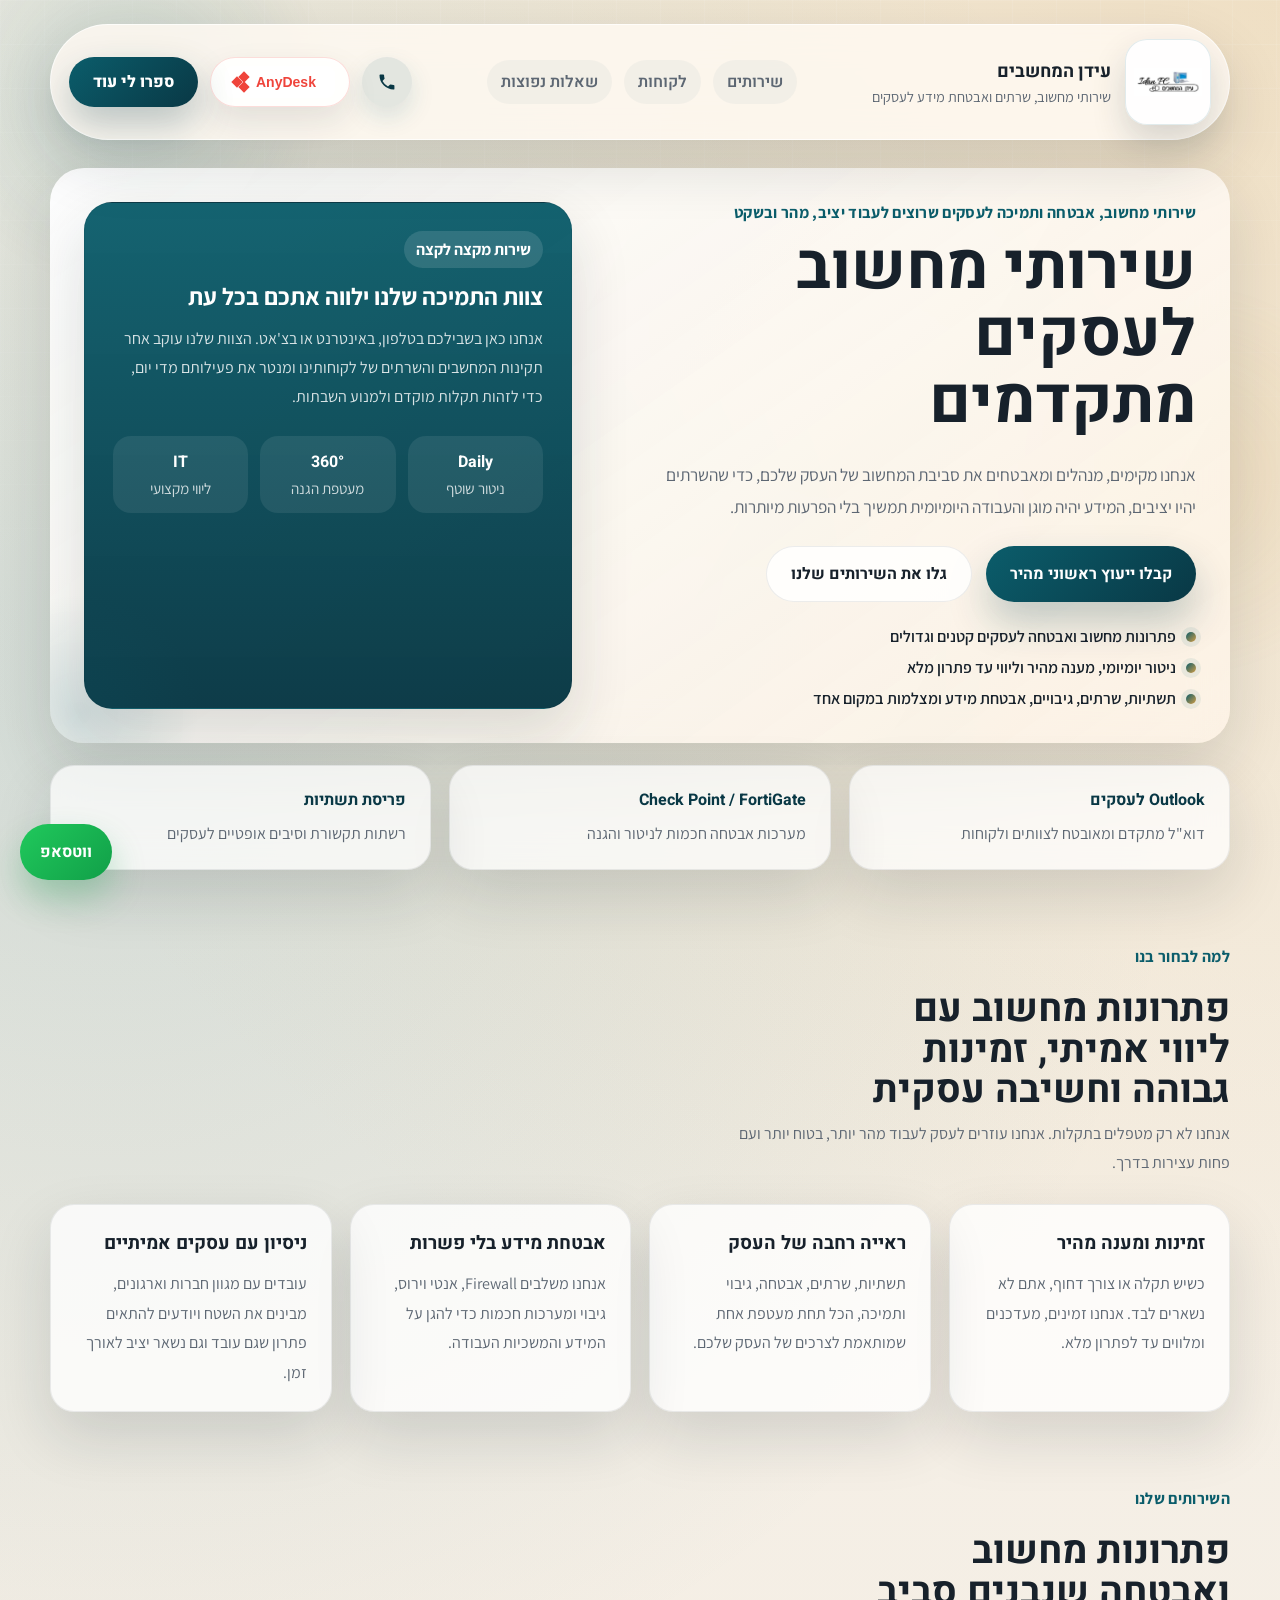
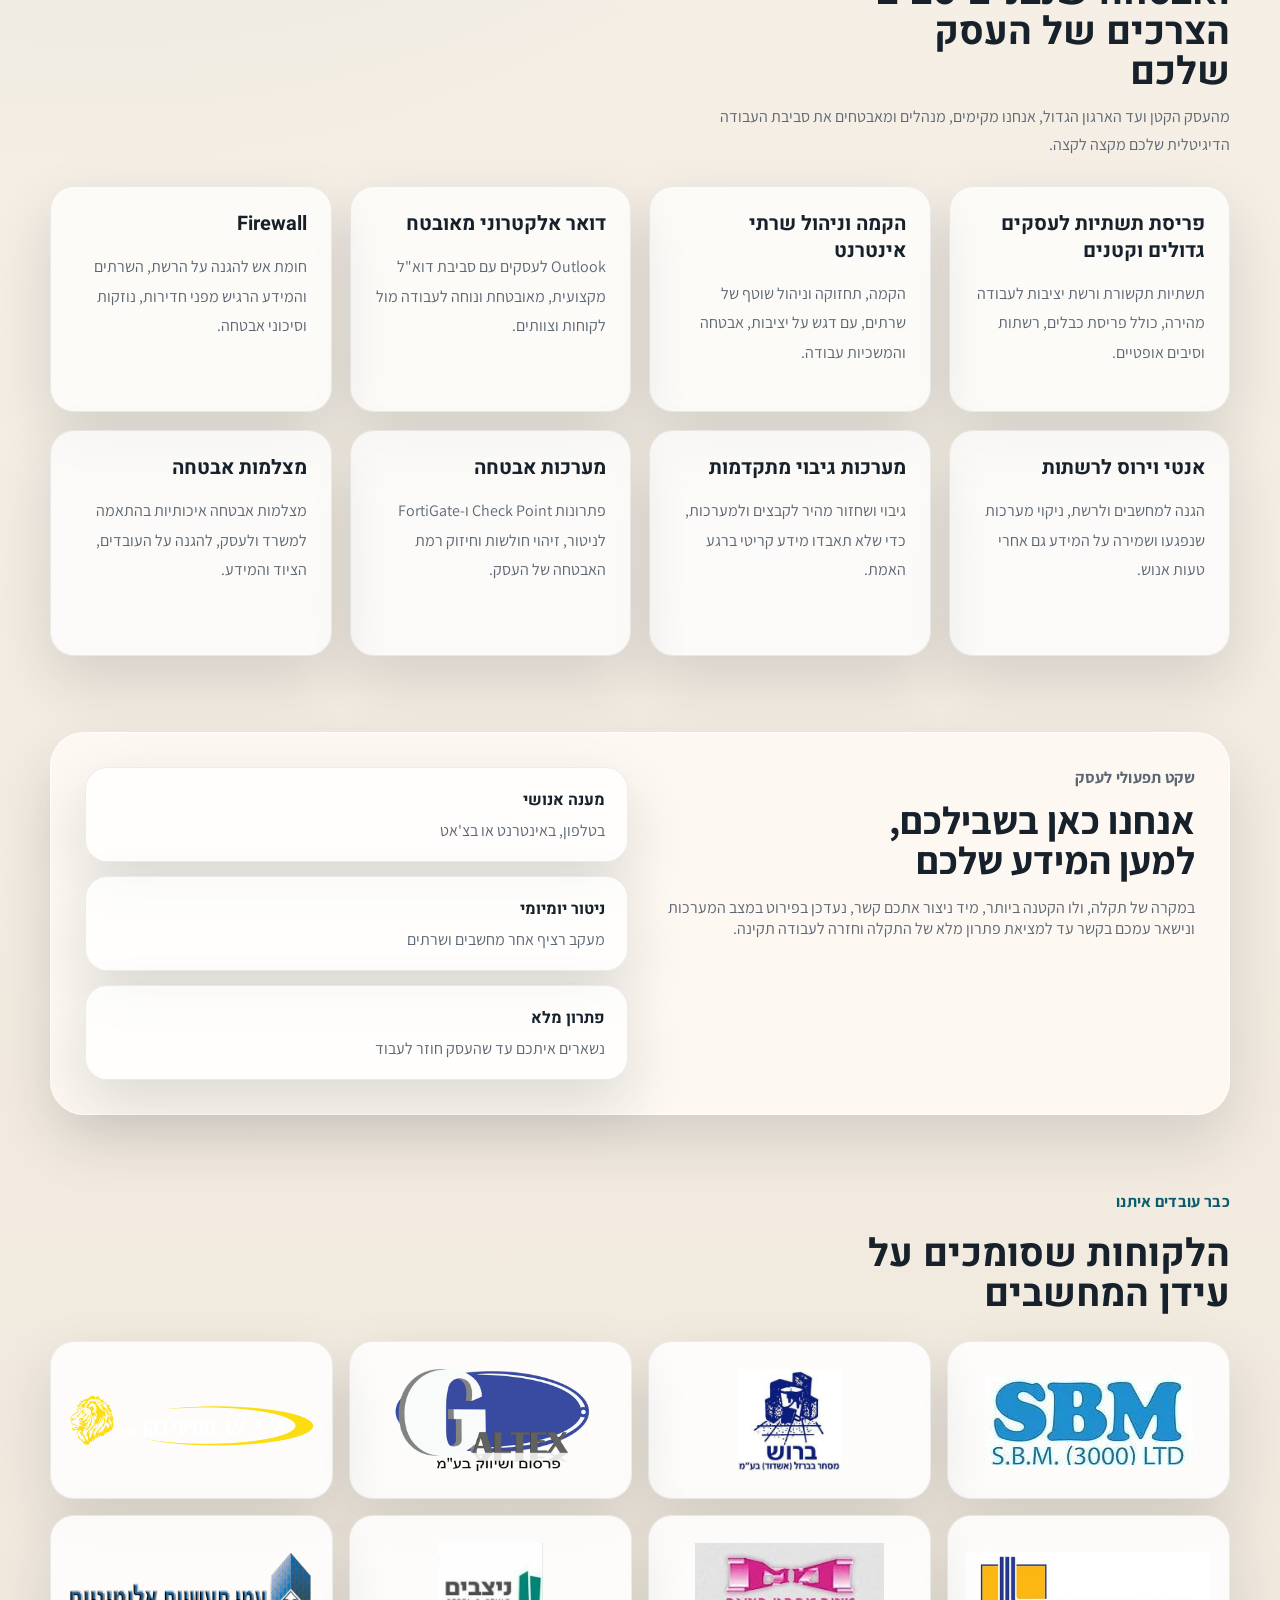
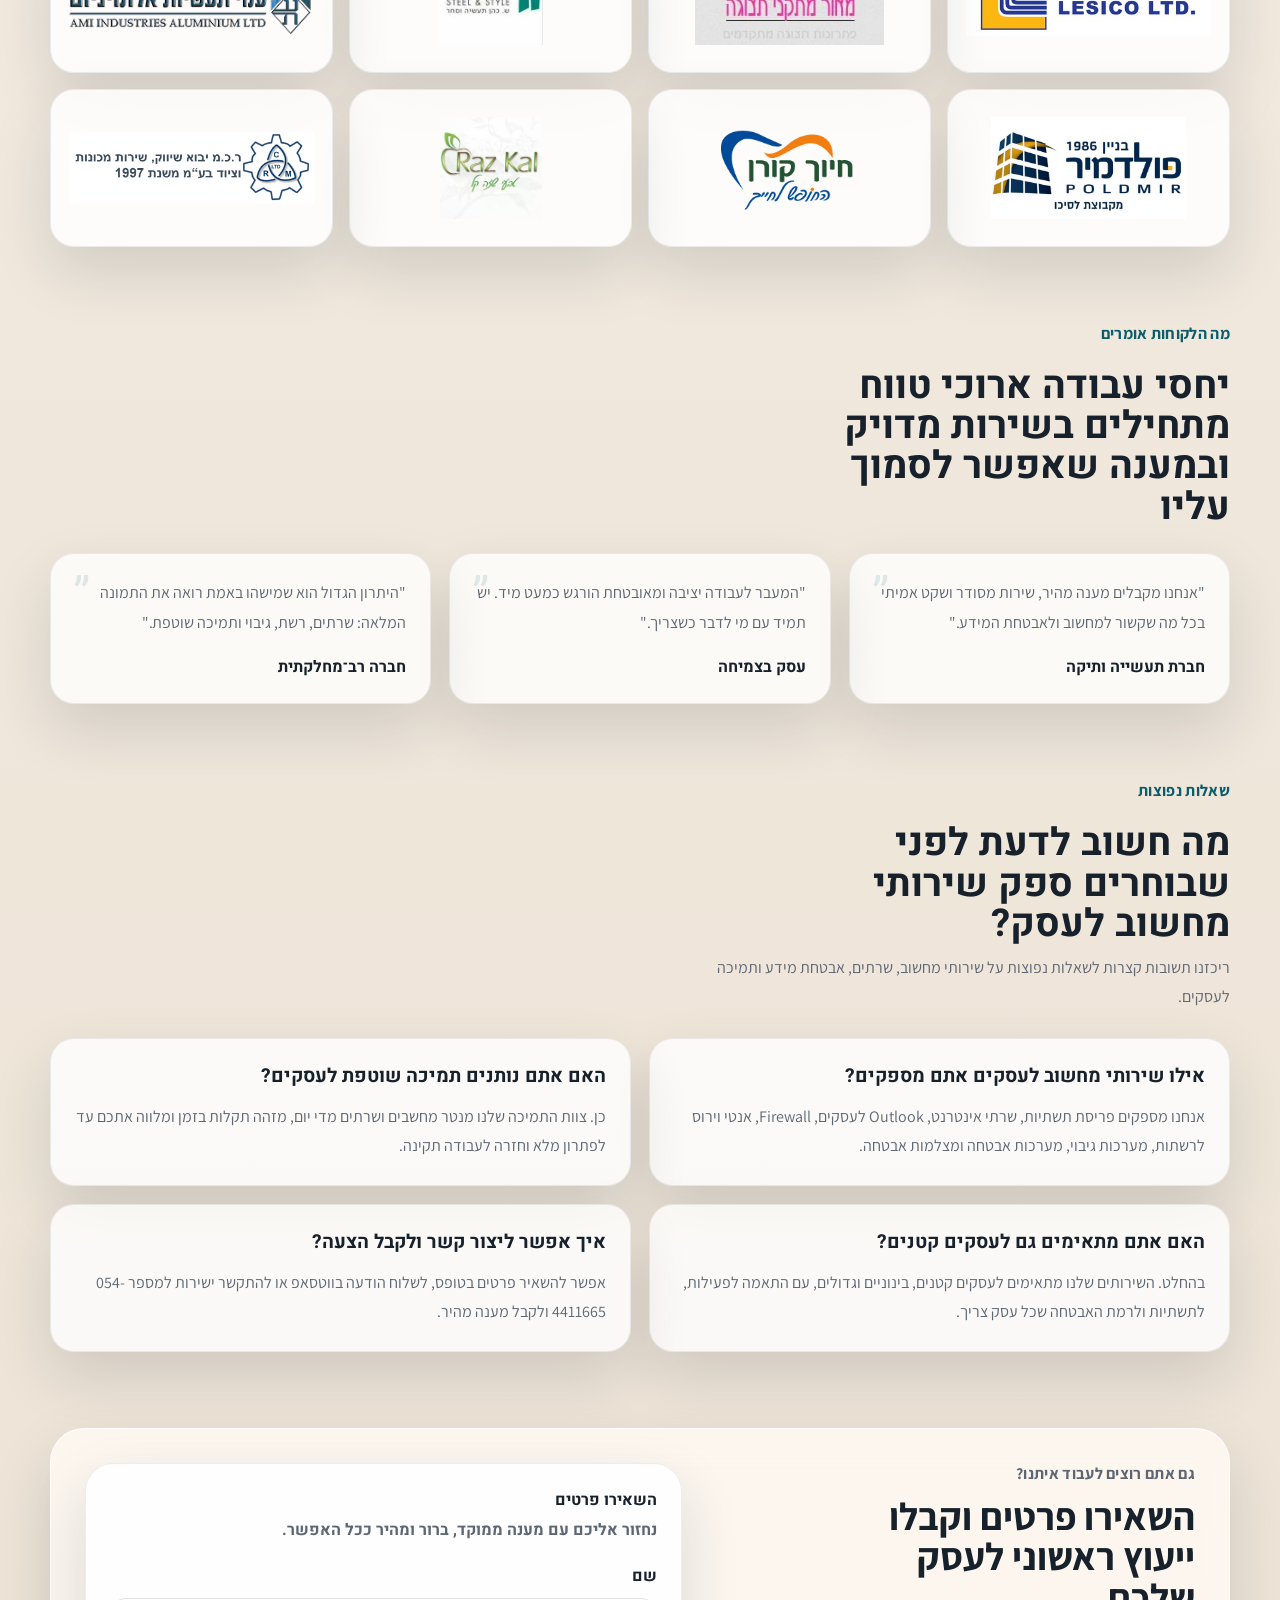
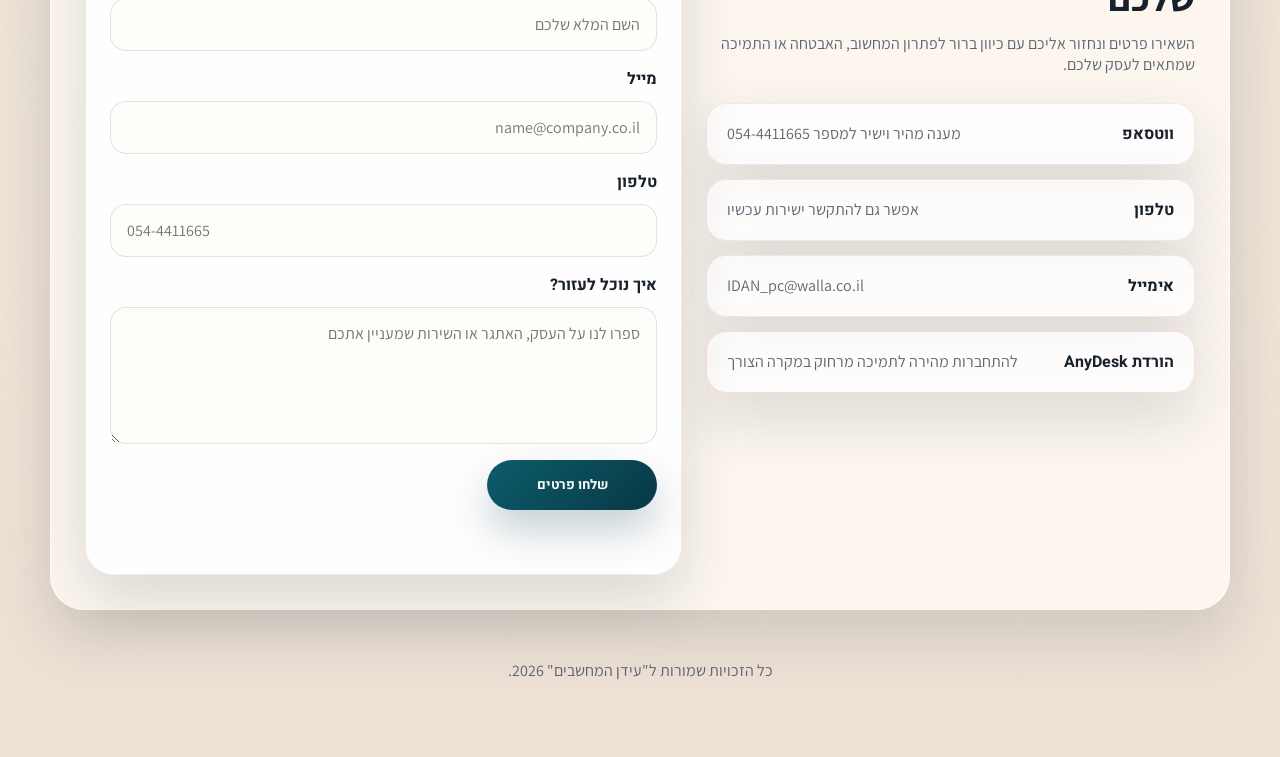
==== index.html @ 14b28443 "Add files via upload" ====
<!DOCTYPE html>
<html lang="he" dir="rtl">
<head>
  <meta charset="UTF-8">
  <meta name="viewport" content="width=device-width, initial-scale=1.0">
  <title>עידן המחשבים | שירותי מחשוב, שרתים ואבטחת מידע לעסקים</title>
  <meta
    name="description"
    content='עידן המחשבים מספקת שירותי מחשוב לעסקים, אבטחת מידע, ניהול שרתים, Outlook לעסקים, גיבויים, Firewall, אנטי וירוס ותמיכת IT שוטפת.'
  >
  <meta name="robots" content="index, follow, max-image-preview:large">
  <meta name="theme-color" content="#0b5d6b">
  <link rel="icon" href="assets/logos/לוגו.jpg" type="image/jpeg">
  <link rel="apple-touch-icon" href="assets/logos/לוגו.jpg">
  <link rel="canonical" href="https://my365.co.il/">
  <meta property="og:locale" content="he_IL">
  <meta property="og:type" content="website">
  <meta property="og:url" content="https://my365.co.il/">
  <meta property="og:title" content="עידן המחשבים | שירותי מחשוב, שרתים ואבטחת מידע לעסקים">
  <meta property="og:description" content="שירותי מחשוב לעסקים: תשתיות, שרתים, גיבויים, דוא״ל מאובטח, Firewall, אבטחת מידע ותמיכה שוטפת.">
  <meta property="og:image" content="https://my365.co.il/assets/logos/%D7%9C%D7%95%D7%92%D7%95.jpg">
  <meta property="og:image:alt" content="לוגו עידן המחשבים">
  <meta name="twitter:card" content="summary_large_image">
  <meta name="twitter:title" content="עידן המחשבים | שירותי מחשוב, שרתים ואבטחת מידע לעסקים">
  <meta name="twitter:description" content="שירותי מחשוב לעסקים עם תמיכה שוטפת, שרתים, גיבויים ואבטחת מידע.">
  <meta name="twitter:image" content="https://my365.co.il/assets/logos/%D7%9C%D7%95%D7%92%D7%95.jpg">
  <link rel="preconnect" href="https://fonts.googleapis.com">
  <link rel="preconnect" href="https://fonts.gstatic.com" crossorigin>
  <link href="https://fonts.googleapis.com/css2?family=Heebo:wght@400;500;700;800&family=Assistant:wght@400;600;700&display=swap" rel="stylesheet">
  <link rel="stylesheet" href="styles.css">
  <script type="application/ld+json">
    {
      "@context": "https://schema.org",
      "@graph": [
        {
          "@type": "Organization",
          "name": "עידן המחשבים",
          "url": "https://my365.co.il/",
          "telephone": "+972-54-441-1665",
          "email": "IDAN_pc@walla.co.il",
          "logo": "https://my365.co.il/assets/logos/%D7%9C%D7%95%D7%92%D7%95.jpg",
          "contactPoint": [
            {
              "@type": "ContactPoint",
              "telephone": "+972-54-441-1665",
              "contactType": "customer service",
              "availableLanguage": ["he"]
            }
          ]
        },
        {
          "@type": "FAQPage",
          "mainEntity": [
            {
              "@type": "Question",
              "name": "אילו שירותי מחשוב לעסקים אתם מספקים?",
              "acceptedAnswer": {
                "@type": "Answer",
                "text": "עידן המחשבים מספקת שירותי מחשוב לעסקים הכוללים תשתיות תקשורת, שרתים, Outlook לעסקים, Firewall, אנטי וירוס, גיבויים, מערכות אבטחה ומצלמות אבטחה."
              }
            },
            {
              "@type": "Question",
              "name": "האם אתם נותנים תמיכה שוטפת לעסקים?",
              "acceptedAnswer": {
                "@type": "Answer",
                "text": "כן. צוות התמיכה של עידן המחשבים מלווה עסקים באופן שוטף, מנטר מחשבים ושרתים מדי יום, ומספק מענה מהיר עד לפתרון מלא של התקלה."
              }
            },
            {
              "@type": "Question",
              "name": "איך אפשר ליצור קשר עם עידן המחשבים?",
              "acceptedAnswer": {
                "@type": "Answer",
                "text": "ניתן ליצור קשר עם עידן המחשבים דרך טופס יצירת קשר באתר, בטלפון 054-4411665 או בווטסאפ לאותו מספר."
              }
            }
          ]
        }
      ]
    }
  </script>
</head>
<body>
  <div class="ambient ambient-one"></div>
  <div class="ambient ambient-two"></div>

  <a class="floating-whatsapp whatsapp-link" data-whatsapp-text="שלום, אשמח לקבל פרטים על שירותי עידן המחשבים." data-lead-source="floating-whatsapp" href="https://wa.me/972544411665?text=%D7%A9%D7%9C%D7%95%D7%9D%2C%20%D7%90%D7%A9%D7%9E%D7%97%20%D7%9C%D7%A7%D7%91%D7%9C%20%D7%A4%D7%A8%D7%98%D7%99%D7%9D%20%D7%A2%D7%9C%20%D7%A9%D7%99%D7%A8%D7%95%D7%AA%D7%99%20%D7%A2%D7%99%D7%93%D7%9F%20%D7%94%D7%9E%D7%97%D7%A9%D7%91%D7%99%D7%9D." target="_blank" rel="noreferrer" aria-label="פנייה בווטסאפ">
    <span>ווטסאפ</span>
  </a>

  <div class="page-shell">
    <header class="site-header">
      <a class="brand" href="#hero" aria-label="עידן המחשבים">
        <img class="brand-logo" src="assets/logos/לוגו.jpg" alt="לוגו עידן המחשבים">
        <span class="brand-text">
          <strong>עידן המחשבים</strong>
          <small>שירותי מחשוב, שרתים ואבטחת מידע לעסקים</small>
        </span>
      </a>

      <nav class="site-nav" aria-label="ניווט ראשי">
        <a href="#services">שירותים</a>
        <a href="#clients">לקוחות</a>
        <a href="#faq">שאלות נפוצות</a>
      </nav>

      <div class="header-actions">
        <a class="header-phone" href="tel:0544411665" aria-label="התקשרו לעידן המחשבים">
          <span class="header-phone-icon" aria-hidden="true">
            <svg viewBox="0 0 24 24" focusable="false">
              <path d="M6.62 10.79a15.46 15.46 0 0 0 6.59 6.59l2.2-2.2a1 1 0 0 1 1-.24 11.1 11.1 0 0 0 3.49.56 1 1 0 0 1 1 1V20a1 1 0 0 1-1 1A17 17 0 0 1 3 4a1 1 0 0 1 1-1h3.5a1 1 0 0 1 1 1 11.1 11.1 0 0 0 .56 3.49 1 1 0 0 1-.25 1.01Z"></path>
            </svg>
          </span>
        </a>
        <a class="header-download" href="https://anydesk.com/en/downloads" target="_blank" rel="noreferrer" aria-label="הורדת AnyDesk">
          <img src="assets/anydesk-logo.svg" alt="AnyDesk">
        </a>
        <a class="nav-cta" href="#contact">ספרו לי עוד</a>
      </div>
    </header>

    <main>
      <section class="hero reveal" id="hero">
        <div class="hero-copy">
          <p class="eyebrow">שירותי מחשוב, אבטחה ותמיכה לעסקים שרוצים לעבוד יציב, מהר ובשקט</p>
          <h1>שירותי מחשוב לעסקים מתקדמים</h1>
          <p class="hero-lead">
            אנחנו מקימים, מנהלים ומאבטחים את סביבת המחשוב של העסק שלכם, כדי שהשרתים יהיו יציבים,
            המידע יהיה מוגן והעבודה היומיומית תמשיך בלי הפרעות מיותרות.
          </p>

          <div class="hero-actions">
            <a class="button button-primary" href="#contact">קבלו ייעוץ ראשוני מהיר</a>
            <a class="button button-secondary" href="#services">גלו את השירותים שלנו</a>
          </div>

          <ul class="hero-points">
            <li>פתרונות מחשוב ואבטחה לעסקים קטנים וגדולים</li>
            <li>ניטור יומיומי, מענה מהיר וליווי עד פתרון מלא</li>
            <li>תשתיות, שרתים, גיבויים, אבטחת מידע ומצלמות במקום אחד</li>
          </ul>
        </div>

        <aside class="hero-panel">
          <div class="hero-panel-card reveal">
            <span class="panel-badge">שירות מקצה לקצה</span>
            <h2>צוות התמיכה שלנו ילווה אתכם בכל עת</h2>
            <p>
              אנחנו כאן בשבילכם בטלפון, באינטרנט או בצ'אט. הצוות שלנו עוקב אחר תקינות המחשבים
              והשרתים של לקוחותינו ומנטר את פעילותם מדי יום, כדי לזהות תקלות מוקדם ולמנוע השבתות.
            </p>

            <div class="mini-stats">
              <div>
                <strong>Daily</strong>
                <span>ניטור שוטף</span>
              </div>
              <div>
                <strong>360°</strong>
                <span>מעטפת הגנה</span>
              </div>
              <div>
                <strong>IT</strong>
                <span>ליווי מקצועי</span>
              </div>
            </div>
          </div>
        </aside>
      </section>

      <section class="trust-strip reveal" aria-label="מסר מרכזי">
        <div class="trust-card">
          <strong>Outlook לעסקים</strong>
          <span>דוא"ל מתקדם ומאובטח לצוותים ולקוחות</span>
        </div>
        <div class="trust-card">
          <strong>Check Point / FortiGate</strong>
          <span>מערכות אבטחה חכמות לניטור והגנה</span>
        </div>
        <div class="trust-card">
          <strong>פריסת תשתיות</strong>
          <span>רשתות תקשורת וסיבים אופטיים לעסקים</span>
        </div>
      </section>

      <section class="why-us-section" id="why-us" aria-label="למה לבחור בנו">
        <div class="section-heading reveal">
          <p class="eyebrow">למה לבחור בנו</p>
          <h2>פתרונות מחשוב עם ליווי אמיתי, זמינות גבוהה וחשיבה עסקית</h2>
          <p class="section-lead">
            אנחנו לא רק מטפלים בתקלות. אנחנו עוזרים לעסק לעבוד מהר יותר, בטוח יותר ועם פחות עצירות בדרך.
          </p>
        </div>

        <div class="why-us-grid">
          <article class="why-card reveal">
            <h3>זמינות ומענה מהיר</h3>
            <p>כשיש תקלה או צורך דחוף, אתם לא נשארים לבד. אנחנו זמינים, מעדכנים ומלווים עד לפתרון מלא.</p>
          </article>

          <article class="why-card reveal">
            <h3>ראייה רחבה של העסק</h3>
            <p>תשתיות, שרתים, אבטחה, גיבוי ותמיכה, הכל תחת מעטפת אחת שמותאמת לצרכים של העסק שלכם.</p>
          </article>

          <article class="why-card reveal">
            <h3>אבטחת מידע בלי פשרות</h3>
            <p>אנחנו משלבים Firewall, אנטי וירוס, גיבוי ומערכות חכמות כדי להגן על המידע והמשכיות העבודה.</p>
          </article>

          <article class="why-card reveal">
            <h3>ניסיון עם עסקים אמיתיים</h3>
            <p>עובדים עם מגוון חברות וארגונים, מבינים את השטח ויודעים להתאים פתרון שגם עובד וגם נשאר יציב לאורך זמן.</p>
          </article>
        </div>
      </section>

      <section class="services-section" id="services">
        <div class="section-heading reveal">
          <p class="eyebrow">השירותים שלנו</p>
          <h2>פתרונות מחשוב ואבטחה שנבנים סביב הצרכים של העסק שלכם</h2>
          <p class="section-lead">
            מהעסק הקטן ועד הארגון הגדול, אנחנו מקימים, מנהלים ומאבטחים את סביבת העבודה
            הדיגיטלית שלכם מקצה לקצה.
          </p>
        </div>

        <div class="services-grid">
          <article class="service-card reveal">
            <h3>פריסת תשתיות לעסקים גדולים וקטנים</h3>
            <p>תשתיות תקשורת ורשת יציבות לעבודה מהירה, כולל פריסת כבלים, רשתות וסיבים אופטיים.</p>
          </article>

          <article class="service-card reveal">
            <h3>הקמה וניהול שרתי אינטרנט</h3>
            <p>הקמה, תחזוקה וניהול שוטף של שרתים, עם דגש על יציבות, אבטחה והמשכיות עבודה.</p>
          </article>

          <article class="service-card reveal">
            <h3>דואר אלקטרוני מאובטח</h3>
            <p>Outlook לעסקים עם סביבת דוא"ל מקצועית, מאובטחת ונוחה לעבודה מול לקוחות וצוותים.</p>
          </article>

          <article class="service-card reveal">
            <h3>Firewall</h3>
            <p>חומת אש להגנה על הרשת, השרתים והמידע הרגיש מפני חדירות, נוזקות וסיכוני אבטחה.</p>
          </article>

          <article class="service-card reveal">
            <h3>אנטי וירוס לרשתות</h3>
            <p>הגנה למחשבים ולרשת, ניקוי מערכות שנפגעו ושמירה על המידע גם אחרי טעות אנוש.</p>
          </article>

          <article class="service-card reveal">
            <h3>מערכות גיבוי מתקדמות</h3>
            <p>גיבוי ושחזור מהיר לקבצים ולמערכות, כדי שלא תאבדו מידע קריטי ברגע האמת.</p>
          </article>

          <article class="service-card reveal">
            <h3>מערכות אבטחה</h3>
            <p>פתרונות Check Point ו-FortiGate לניטור, זיהוי חולשות וחיזוק רמת האבטחה של העסק.</p>
          </article>

          <article class="service-card reveal">
            <h3>מצלמות אבטחה</h3>
            <p>מצלמות אבטחה איכותיות בהתאמה למשרד ולעסק, להגנה על העובדים, הציוד והמידע.</p>
          </article>
        </div>
      </section>

      <section class="support-section reveal" aria-label="תמיכה">
        <div class="support-copy">
          <p class="eyebrow">שקט תפעולי לעסק</p>
          <h2>אנחנו כאן בשבילכם, למען המידע שלכם</h2>
          <p>
            במקרה של תקלה, ולו הקטנה ביותר, מיד ניצור אתכם קשר, נעדכן בפירוט במצב המערכות
            ונישאר עמכם בקשר עד למציאת פתרון מלא של התקלה וחזרה לעבודה תקינה.
          </p>
        </div>

        <div class="support-tiles">
          <div class="support-tile">
            <strong>מענה אנושי</strong>
            <span>בטלפון, באינטרנט או בצ'אט</span>
          </div>
          <div class="support-tile">
            <strong>ניטור יומיומי</strong>
            <span>מעקב רציף אחר מחשבים ושרתים</span>
          </div>
          <div class="support-tile">
            <strong>פתרון מלא</strong>
            <span>נשארים איתכם עד שהעסק חוזר לעבוד</span>
          </div>
        </div>
      </section>

      <section class="clients-section" id="clients" aria-label="לקוחות">
        <div class="section-heading reveal">
          <p class="eyebrow">כבר עובדים איתנו</p>
          <h2>הלקוחות שסומכים על עידן המחשבים</h2>
        </div>

        <div class="logo-grid">
          <article class="logo-card reveal"><img src="assets/logos/SBM.jpg" alt="לוגו SBM" loading="lazy" decoding="async"></article>
          <article class="logo-card reveal"><img src="assets/logos/ברוש.jpg" alt="לוגו ברוש" loading="lazy" decoding="async"></article>
          <article class="logo-card reveal"><img src="assets/logos/גלטקס.png" alt="לוגו גלטקס" loading="lazy" decoding="async"></article>
          <article class="logo-card reveal"><img src="assets/logos/ליש.png" alt="לוגו ל.י.ש מסיעי כהן" loading="lazy" decoding="async"></article>
          <article class="logo-card reveal"><img src="assets/logos/לסיקו.jpg" alt="לוגו לסיקו" loading="lazy" decoding="async"></article>
          <article class="logo-card reveal"><img src="assets/logos/מאור.jpg" alt="לוגו מאור מחממי תנובה" loading="lazy" decoding="async"></article>
          <article class="logo-card reveal"><img src="assets/logos/ניצבים.jpg" alt="לוגו ניצבים" loading="lazy" decoding="async"></article>
          <article class="logo-card reveal"><img src="assets/logos/עמי אלומיניום.png" alt="לוגו עמי תעשיות אלומיניום" loading="lazy" decoding="async"></article>
          <article class="logo-card reveal"><img src="assets/logos/פולדמיר.jpg" alt="לוגו פולדמיר" loading="lazy" decoding="async"></article>
          <article class="logo-card reveal"><img src="assets/logos/קורן.png" alt="לוגו חיוך קורן" loading="lazy" decoding="async"></article>
          <article class="logo-card reveal"><img src="assets/logos/רז קל.jpg" alt="לוגו רז קל" loading="lazy" decoding="async"></article>
          <article class="logo-card reveal"><img src="assets/logos/רכמ.png" alt='לוגו ר.כ.מ יבוא שיווק שירות מכונות' loading="lazy" decoding="async"></article>
        </div>
      </section>

      <section class="testimonials-section" id="testimonials" aria-label="המלצות לקוחות">
        <div class="section-heading reveal">
          <p class="eyebrow">מה הלקוחות אומרים</p>
          <h2>יחסי עבודה ארוכי טווח מתחילים בשירות מדויק ובמענה שאפשר לסמוך עליו</h2>
        </div>

        <div class="testimonials-grid">
          <article class="testimonial-card reveal">
            <p>"אנחנו מקבלים מענה מהיר, שירות מסודר ושקט אמיתי בכל מה שקשור למחשוב ולאבטחת המידע."</p>
            <strong>חברת תעשייה ותיקה</strong>
          </article>

          <article class="testimonial-card reveal">
            <p>"המעבר לעבודה יציבה ומאובטחת הורגש כמעט מיד. יש תמיד עם מי לדבר כשצריך."</p>
            <strong>עסק בצמיחה</strong>
          </article>

          <article class="testimonial-card reveal">
            <p>"היתרון הגדול הוא שמישהו באמת רואה את התמונה המלאה: שרתים, רשת, גיבוי ותמיכה שוטפת."</p>
            <strong>חברה רב־מחלקתית</strong>
          </article>
        </div>
      </section>

      <section class="faq-section" id="faq" aria-label="שאלות נפוצות">
        <div class="section-heading reveal">
          <p class="eyebrow">שאלות נפוצות</p>
          <h2>מה חשוב לדעת לפני שבוחרים ספק שירותי מחשוב לעסק?</h2>
          <p class="section-lead">
            ריכזנו תשובות קצרות לשאלות נפוצות על שירותי מחשוב, שרתים, אבטחת מידע ותמיכה לעסקים.
          </p>
        </div>

        <div class="faq-grid">
          <article class="faq-card reveal">
            <h3>אילו שירותי מחשוב לעסקים אתם מספקים?</h3>
            <p>אנחנו מספקים פריסת תשתיות, שרתי אינטרנט, Outlook לעסקים, Firewall, אנטי וירוס לרשתות, מערכות גיבוי, מערכות אבטחה ומצלמות אבטחה.</p>
          </article>

          <article class="faq-card reveal">
            <h3>האם אתם נותנים תמיכה שוטפת לעסקים?</h3>
            <p>כן. צוות התמיכה שלנו מנטר מחשבים ושרתים מדי יום, מזהה תקלות בזמן ומלווה אתכם עד לפתרון מלא וחזרה לעבודה תקינה.</p>
          </article>

          <article class="faq-card reveal">
            <h3>האם אתם מתאימים גם לעסקים קטנים?</h3>
            <p>בהחלט. השירותים שלנו מתאימים לעסקים קטנים, בינוניים וגדולים, עם התאמה לפעילות, לתשתיות ולרמת האבטחה שכל עסק צריך.</p>
          </article>

          <article class="faq-card reveal">
            <h3>איך אפשר ליצור קשר ולקבל הצעה?</h3>
            <p>אפשר להשאיר פרטים בטופס, לשלוח הודעה בווטסאפ או להתקשר ישירות למספר 054-4411665 ולקבל מענה מהיר.</p>
          </article>
        </div>
      </section>

      <section class="contact-section reveal" id="contact">
        <div class="contact-copy">
          <p class="eyebrow">גם אתם רוצים לעבוד איתנו?</p>
          <h2>השאירו פרטים וקבלו ייעוץ ראשוני לעסק שלכם</h2>
          <p>
            השאירו פרטים ונחזור אליכם עם כיוון ברור לפתרון המחשוב, האבטחה או התמיכה שמתאים לעסק שלכם.
          </p>

          <div class="contact-options">
            <a class="contact-option whatsapp-link" data-whatsapp-text="שלום, אני מעוניין/ת לקבל ייעוץ על שירותי המחשוב." data-lead-source="contact-whatsapp" href="https://wa.me/972544411665?text=%D7%A9%D7%9C%D7%95%D7%9D%2C%20%D7%90%D7%A0%D7%99%20%D7%9E%D7%A2%D7%95%D7%A0%D7%99%D7%99%D7%9F%2F%D7%AA%20%D7%9C%D7%A7%D7%91%D7%9C%20%D7%99%D7%99%D7%A2%D7%95%D7%A5%20%D7%A2%D7%9C%20%D7%A9%D7%99%D7%A8%D7%95%D7%AA%D7%99%20%D7%94%D7%9E%D7%97%D7%A9%D7%95%D7%91." target="_blank" rel="noreferrer">
              <strong>ווטסאפ</strong>
              <span>מענה מהיר וישיר למספר 054-4411665</span>
            </a>

            <a class="contact-option" href="tel:0544411665">
              <strong>טלפון</strong>
              <span>אפשר גם להתקשר ישירות עכשיו</span>
            </a>

            <a class="contact-option" href="mailto:IDAN_pc@walla.co.il">
              <strong>אימייל</strong>
              <span>IDAN_pc@walla.co.il</span>
            </a>

            <a class="contact-option contact-option-download" href="https://anydesk.com/en/downloads" target="_blank" rel="noreferrer">
              <strong>הורדת AnyDesk</strong>
              <span>להתחברות מהירה לתמיכה מרחוק במקרה הצורך</span>
            </a>
          </div>
        </div>

        <form
          class="contact-form"
          id="contactForm"
          action=""
          method="POST"
          novalidate
        >
          <div class="form-intro">
            <strong>השאירו פרטים</strong>
            <span>נחזור אליכם עם מענה ממוקד, ברור ומהיר ככל האפשר.</span>
          </div>

          <label>
            <span>שם</span>
            <input type="text" name="name" placeholder="השם המלא שלכם" required>
          </label>

          <label>
            <span>מייל</span>
            <input type="email" name="email" placeholder="name@company.co.il" required>
          </label>

          <label>
            <span>טלפון</span>
            <input type="tel" name="phone" placeholder="054-4411665" required>
          </label>

          <label>
            <span>איך נוכל לעזור?</span>
            <textarea name="message" rows="5" placeholder="ספרו לנו על העסק, האתגר או השירות שמעניין אתכם"></textarea>
          </label>

          <button class="button button-primary submit-button" type="submit">שלחו פרטים</button>
          <p class="form-feedback" id="formFeedback" role="status" aria-live="polite"></p>
        </form>
      </section>
    </main>

    <footer class="site-footer">
      <p>כל הזכויות שמורות ל"עידן המחשבים" 2026.</p>
    </footer>
  </div>

  <script src="script.js"></script>
</body>
</html>
---- styles.css ----
:root {
  --bg: #efe5d8;
  --surface: rgba(255, 251, 245, 0.78);
  --surface-strong: rgba(255, 255, 255, 0.92);
  --ink: #17212b;
  --muted: #5d6773;
  --line: rgba(23, 33, 43, 0.08);
  --brand: #0b5d6b;
  --brand-deep: #093845;
  --accent: #d39d45;
  --accent-soft: rgba(211, 157, 69, 0.18);
  --shadow: 0 25px 60px rgba(19, 34, 42, 0.14);
  --radius-lg: 34px;
  --radius-md: 24px;
  --radius-sm: 18px;
  --container: min(1180px, calc(100vw - 32px));
}

* {
  box-sizing: border-box;
}

html {
  scroll-behavior: smooth;
}

main section[id] {
  scroll-margin-top: 140px;
}

body {
  margin: 0;
  color: var(--ink);
  font-family: "Assistant", sans-serif;
  background:
    radial-gradient(circle at top right, rgba(211, 157, 69, 0.24), transparent 26%),
    radial-gradient(circle at 8% 12%, rgba(11, 93, 107, 0.16), transparent 22%),
    linear-gradient(180deg, #f8f4ec 0%, #ece1d4 100%);
  overflow-x: hidden;
}

body::before {
  content: "";
  position: fixed;
  inset: 0;
  background-image:
    linear-gradient(rgba(255, 255, 255, 0.18) 1px, transparent 1px),
    linear-gradient(90deg, rgba(255, 255, 255, 0.18) 1px, transparent 1px);
  background-size: 44px 44px;
  mask-image: linear-gradient(180deg, rgba(0, 0, 0, 0.55), transparent 84%);
  pointer-events: none;
}

a {
  color: inherit;
  text-decoration: none;
}

img {
  max-width: 100%;
  display: block;
}

.ambient {
  position: fixed;
  width: 420px;
  height: 420px;
  border-radius: 50%;
  filter: blur(16px);
  opacity: 0.32;
  pointer-events: none;
  z-index: 0;
  animation: drift 14s ease-in-out infinite;
}

.ambient-one {
  top: -120px;
  left: -80px;
  background: radial-gradient(circle, rgba(11, 93, 107, 0.42), transparent 68%);
}

.ambient-two {
  right: -120px;
  top: 30%;
  background: radial-gradient(circle, rgba(211, 157, 69, 0.38), transparent 66%);
  animation-delay: -7s;
}

.page-shell {
  width: var(--container);
  margin: 0 auto;
  padding: 24px 0 48px;
  position: relative;
  z-index: 1;
}

.site-header,
.hero,
.trust-strip,
.support-section,
.contact-section {
  backdrop-filter: blur(18px);
}

.site-header {
  display: flex;
  align-items: center;
  justify-content: space-between;
  gap: 16px;
  padding: 14px 18px;
  position: sticky;
  top: 14px;
  z-index: 20;
  background: rgba(255, 250, 242, 0.84);
  border: 1px solid rgba(255, 255, 255, 0.74);
  border-radius: 999px;
  box-shadow: var(--shadow);
}

.brand {
  display: inline-flex;
  align-items: center;
  gap: 14px;
  min-width: 0;
  flex: 0 1 auto;
}

.brand-logo {
  width: 86px;
  height: 86px;
  object-fit: contain;
  object-position: center;
  padding: 8px;
  background: rgba(255, 255, 255, 0.98);
  border: 1px solid rgba(11, 93, 107, 0.12);
  border-radius: 22px;
  box-shadow: 0 16px 34px rgba(13, 34, 44, 0.16);
}

.brand-text {
  display: grid;
  gap: 2px;
}

.brand-text strong,
.site-nav a,
.nav-cta,
.button,
.section-heading h2,
.service-card h3,
.support-tile strong,
.contact-option strong,
.form-intro strong {
  font-family: "Heebo", sans-serif;
}

.brand-text strong {
  font-size: 1.12rem;
}

.brand-text small {
  color: var(--muted);
  font-size: 0.9rem;
}

.site-nav {
  display: flex;
  gap: 12px;
  flex: 1 1 auto;
  justify-content: center;
}

.site-nav a {
  color: var(--muted);
  font-weight: 600;
  white-space: nowrap;
  padding: 10px 14px;
  border-radius: 999px;
  background: rgba(11, 93, 107, 0.04);
}

.header-actions {
  display: flex;
  align-items: center;
  gap: 12px;
  flex: 0 0 auto;
}

.header-phone,
.header-download,
.nav-cta,
.button,
.floating-whatsapp {
  border-radius: 999px;
  transition: transform 180ms ease, box-shadow 180ms ease, background 180ms ease;
}

.header-phone {
  display: inline-flex;
  align-items: center;
  justify-content: center;
  width: 50px;
  height: 50px;
  padding: 0;
  background: rgba(11, 93, 107, 0.1);
  color: var(--brand-deep);
  font-weight: 700;
  box-shadow: 0 10px 24px rgba(11, 93, 107, 0.14);
}

.header-phone-icon {
  width: 100%;
  height: 100%;
  display: inline-flex;
  align-items: center;
  justify-content: center;
  border-radius: inherit;
  color: var(--brand-deep);
}

.header-phone-icon svg {
  width: 20px;
  height: 20px;
  fill: currentColor;
}

.header-download {
  display: inline-flex;
  align-items: center;
  justify-content: center;
  min-height: 48px;
  padding: 8px 14px;
  background: rgba(255, 255, 255, 0.88);
  border: 1px solid rgba(239, 68, 59, 0.18);
  box-shadow: 0 14px 32px rgba(23, 33, 43, 0.1);
}

.header-download img {
  width: 110px;
  height: auto;
}

.nav-cta {
  display: inline-flex;
  align-items: center;
  justify-content: center;
  min-height: 50px;
  padding: 13px 24px;
  background: linear-gradient(135deg, var(--brand), var(--brand-deep));
  color: #fff;
  font-weight: 800;
  box-shadow: 0 16px 36px rgba(6, 56, 69, 0.26);
}

.site-nav a:hover,
.header-phone:hover,
.header-download:hover,
.nav-cta:hover,
.button:hover,
.logo-card:hover,
.contact-option:hover,
.floating-whatsapp:hover {
  transform: translateY(-3px);
}

.hero {
  display: grid;
  grid-template-columns: 1.1fr 0.9fr;
  gap: 28px;
  margin-top: 28px;
  padding: 34px;
  border-radius: var(--radius-lg);
  background:
    linear-gradient(145deg, rgba(255, 255, 255, 0.94), rgba(255, 246, 235, 0.82)),
    linear-gradient(120deg, rgba(11, 93, 107, 0.08), rgba(211, 157, 69, 0.12));
  box-shadow: var(--shadow);
  position: relative;
  overflow: hidden;
}

.hero::after {
  content: "";
  position: absolute;
  left: -90px;
  bottom: -90px;
  width: 240px;
  height: 240px;
  border-radius: 50%;
  background: radial-gradient(circle, rgba(11, 93, 107, 0.16), transparent 70%);
}

.eyebrow {
  margin: 0 0 12px;
  color: var(--brand);
  font-weight: 700;
  letter-spacing: 0.02em;
}

.hero h1,
.hero h2,
.section-heading h2,
.support-copy h2,
.contact-copy h2 {
  margin: 0;
  line-height: 1.05;
}

.hero h1 {
  font-family: "Heebo", sans-serif;
  font-size: clamp(2.8rem, 5vw, 5rem);
  max-width: 11ch;
}

.hero-lead,
.section-lead,
.service-card p,
.support-copy p,
.contact-copy p,
.contact-option span,
.contact-form input,
.contact-form textarea,
.form-intro span {
  color: var(--muted);
}

.hero-lead {
  margin: 22px 0;
  max-width: 60ch;
  font-size: 1.08rem;
  line-height: 1.9;
}

.hero-actions {
  display: flex;
  flex-wrap: wrap;
  gap: 14px;
}

.button {
  display: inline-flex;
  align-items: center;
  justify-content: center;
  border: 0;
  cursor: pointer;
  padding: 15px 24px;
  font-weight: 700;
}

.button-primary {
  background: linear-gradient(135deg, var(--brand), var(--brand-deep));
  color: #fff;
  box-shadow: 0 20px 40px rgba(6, 56, 69, 0.24);
}

.button-secondary {
  background: rgba(255, 255, 255, 0.84);
  color: var(--ink);
  border: 1px solid rgba(23, 33, 43, 0.08);
}

.hero-points {
  list-style: none;
  padding: 0;
  margin: 24px 0 0;
  display: grid;
  gap: 10px;
}

.hero-points li {
  display: flex;
  align-items: center;
  gap: 10px;
  color: var(--ink);
  font-weight: 600;
}

.hero-points li::before {
  content: "";
  width: 10px;
  height: 10px;
  flex: 0 0 10px;
  border-radius: 50%;
  background: linear-gradient(135deg, var(--brand), var(--accent));
  box-shadow: 0 0 0 5px rgba(11, 93, 107, 0.08);
}

.hero-panel {
  display: flex;
}

.hero-panel-card,
.trust-card,
.service-card,
.support-tile,
.logo-card,
.contact-option,
.contact-form {
  border: 1px solid var(--line);
  box-shadow: var(--shadow);
}

.hero-panel-card {
  width: 100%;
  padding: 28px;
  border-radius: 28px;
  background: linear-gradient(180deg, rgba(11, 93, 107, 0.96), rgba(9, 56, 69, 0.98));
  color: #fff;
}

.hero-panel-card p {
  color: rgba(255, 255, 255, 0.84);
  line-height: 1.8;
}

.panel-badge {
  display: inline-flex;
  padding: 8px 12px;
  border-radius: 999px;
  background: rgba(255, 255, 255, 0.12);
  margin-bottom: 16px;
  font-weight: 700;
}

.mini-stats {
  display: grid;
  grid-template-columns: repeat(3, minmax(0, 1fr));
  gap: 12px;
  margin-top: 24px;
}

.mini-stats div {
  padding: 14px 12px;
  border-radius: 18px;
  background: rgba(255, 255, 255, 0.08);
  text-align: center;
}

.mini-stats strong {
  display: block;
  font-family: "Heebo", sans-serif;
  color: #fff;
  margin-bottom: 4px;
}

.mini-stats span {
  color: rgba(255, 255, 255, 0.78);
  font-size: 0.95rem;
}

.trust-strip {
  display: grid;
  grid-template-columns: repeat(3, minmax(0, 1fr));
  gap: 18px;
  margin-top: 22px;
  padding: 0;
}

.trust-card {
  padding: 22px 24px;
  border-radius: 24px;
  background: rgba(255, 255, 255, 0.72);
}

.trust-card strong {
  display: block;
  margin-bottom: 8px;
  font-family: "Heebo", sans-serif;
  color: var(--brand-deep);
}

.trust-card span {
  color: var(--muted);
  line-height: 1.7;
}

.services-section,
.clients-section,
.faq-section,
.why-us-section,
.testimonials-section {
  padding-top: 76px;
}

.section-heading {
  display: grid;
  gap: 10px;
  margin-bottom: 26px;
}

.section-heading h2,
.support-copy h2,
.contact-copy h2 {
  font-size: clamp(2rem, 3vw, 3.2rem);
  max-width: 18ch;
}

.section-lead {
  margin: 0;
  max-width: 65ch;
  line-height: 1.8;
}

.services-grid {
  display: grid;
  grid-template-columns: repeat(4, minmax(0, 1fr));
  gap: 18px;
}

.service-card {
  min-height: 226px;
  padding: 24px;
  border-radius: 24px;
  background: rgba(255, 255, 255, 0.74);
  transition: transform 180ms ease, border-color 180ms ease;
}

.service-card:hover {
  border-color: rgba(11, 93, 107, 0.24);
  transform: translateY(-5px);
}

.service-card h3 {
  margin: 0 0 14px;
  font-size: 1.25rem;
  line-height: 1.34;
}

.service-card p {
  margin: 0;
  line-height: 1.85;
}

.why-us-grid,
.testimonials-grid {
  display: grid;
  gap: 18px;
}

.why-us-grid {
  grid-template-columns: repeat(4, minmax(0, 1fr));
}

.why-card,
.testimonial-card {
  padding: 24px;
  border-radius: 24px;
  border: 1px solid var(--line);
  background: rgba(255, 255, 255, 0.78);
  box-shadow: var(--shadow);
}

.why-card h3,
.testimonial-card strong {
  margin: 0 0 12px;
  font-family: "Heebo", sans-serif;
}

.why-card p,
.testimonial-card p {
  margin: 0;
  color: var(--muted);
  line-height: 1.85;
}

.testimonials-grid {
  grid-template-columns: repeat(3, minmax(0, 1fr));
}

.testimonial-card {
  position: relative;
}

.testimonial-card::before {
  content: "”";
  position: absolute;
  top: 18px;
  left: 22px;
  font-family: "Heebo", sans-serif;
  font-size: 3rem;
  line-height: 1;
  color: rgba(11, 93, 107, 0.12);
}

.testimonial-card p {
  position: relative;
  margin-bottom: 18px;
}

.support-section,
.contact-section {
  margin-top: 76px;
  padding: 34px;
  border-radius: var(--radius-lg);
  background: rgba(255, 251, 245, 0.82);
  border: 1px solid rgba(255, 255, 255, 0.76);
  box-shadow: var(--shadow);
}

.support-section {
  display: grid;
  grid-template-columns: 1fr 1fr;
  gap: 24px;
}

.support-tiles {
  display: grid;
  gap: 14px;
}

.support-tile {
  padding: 20px 22px;
  border-radius: 22px;
  background: rgba(255, 255, 255, 0.8);
}

.support-tile strong {
  display: block;
  margin-bottom: 8px;
}

.support-tile span {
  color: var(--muted);
}

.logo-grid {
  display: grid;
  grid-template-columns: repeat(4, minmax(0, 1fr));
  gap: 16px;
}

.logo-card {
  min-height: 158px;
  padding: 18px;
  border-radius: 24px;
  background: rgba(255, 255, 255, 0.86);
  display: grid;
  place-items: center;
  transition: transform 180ms ease, box-shadow 180ms ease;
}

.logo-card img {
  max-height: 102px;
  width: auto;
  object-fit: contain;
}

.faq-grid {
  display: grid;
  grid-template-columns: repeat(2, minmax(0, 1fr));
  gap: 18px;
}

.faq-card {
  padding: 24px;
  border-radius: 24px;
  border: 1px solid var(--line);
  background: rgba(255, 255, 255, 0.78);
  box-shadow: var(--shadow);
}

.faq-card h3 {
  margin: 0 0 12px;
  font-family: "Heebo", sans-serif;
  font-size: 1.2rem;
  line-height: 1.4;
}

.faq-card p {
  margin: 0;
  color: var(--muted);
  line-height: 1.85;
}

.contact-section {
  display: grid;
  grid-template-columns: 0.9fr 1.1fr;
  gap: 24px;
}

.contact-options {
  display: grid;
  gap: 14px;
  margin-top: 28px;
}

.contact-option {
  display: flex;
  align-items: center;
  justify-content: space-between;
  gap: 16px;
  padding: 18px 20px;
  border-radius: 20px;
  background: rgba(255, 255, 255, 0.8);
}

.contact-option-download {
  border-color: rgba(239, 68, 59, 0.18);
}

.contact-form {
  display: grid;
  gap: 16px;
  padding: 24px;
  border-radius: 28px;
  background: rgba(255, 255, 255, 0.92);
}

.form-intro {
  display: grid;
  gap: 6px;
  padding: 0 0 6px;
}

.contact-form label {
  display: grid;
  gap: 10px;
}

.contact-form span {
  font-family: "Heebo", sans-serif;
  font-weight: 700;
}

.contact-form input,
.contact-form textarea {
  width: 100%;
  border: 1px solid rgba(23, 33, 43, 0.12);
  border-radius: 16px;
  background: #fffdfa;
  padding: 15px 16px;
  font: inherit;
  transition: border-color 180ms ease, box-shadow 180ms ease;
}

.contact-form input:focus,
.contact-form textarea:focus {
  outline: none;
  border-color: rgba(11, 93, 107, 0.42);
  box-shadow: 0 0 0 4px rgba(11, 93, 107, 0.1);
}

.submit-button {
  width: fit-content;
  min-width: 170px;
}

.form-feedback {
  min-height: 24px;
  margin: 0;
  font-weight: 700;
  color: var(--brand-deep);
}

.form-feedback.is-error {
  color: #9c3722;
}

.site-footer {
  text-align: center;
  padding: 34px 0 12px;
  color: var(--muted);
}

.floating-whatsapp {
  position: fixed;
  left: 20px;
  bottom: 20px;
  z-index: 25;
  display: inline-flex;
  align-items: center;
  justify-content: center;
  padding: 16px 20px;
  background: linear-gradient(135deg, #20c95c, #119f48);
  color: #fff;
  font-family: "Heebo", sans-serif;
  font-weight: 700;
  box-shadow: 0 18px 34px rgba(17, 159, 72, 0.28);
}

.reveal {
  opacity: 0;
  transform: translateY(26px);
  transition: opacity 700ms ease, transform 700ms ease;
}

.reveal.is-visible {
  opacity: 1;
  transform: translateY(0);
}

@keyframes drift {
  0%,
  100% {
    transform: translate3d(0, 0, 0) scale(1);
  }

  50% {
    transform: translate3d(18px, -22px, 0) scale(1.05);
  }
}

@media (prefers-reduced-motion: reduce) {
  html {
    scroll-behavior: auto;
  }

  .ambient,
  .reveal,
  .reveal.is-visible {
    animation: none;
    transition: none;
    opacity: 1;
    transform: none;
  }
}

@media (max-width: 1080px) {
  .hero,
  .support-section,
  .contact-section {
    grid-template-columns: 1fr;
  }

  .why-us-grid,
  .testimonials-grid,
  .services-grid,
  .logo-grid,
  .faq-grid {
    grid-template-columns: repeat(2, minmax(0, 1fr));
  }
}

@media (max-width: 760px) {
  main section[id] {
    scroll-margin-top: 220px;
  }

  .page-shell {
    width: min(100vw - 20px, 100%);
    padding-top: 14px;
    padding-bottom: 96px;
  }

  .site-header {
    flex-wrap: wrap;
    justify-content: center;
    border-radius: 30px;
    padding: 16px;
    top: 10px;
  }

  .site-nav {
    order: 3;
    width: 100%;
    justify-content: center;
    flex-wrap: wrap;
    gap: 10px;
  }

  .header-actions {
    order: 2;
    width: 100%;
    justify-content: center;
    flex-wrap: wrap;
  }

  .hero,
  .support-section,
  .contact-section {
    padding: 22px;
  }

  .hero-copy,
  .contact-copy,
  .support-copy {
    min-width: 0;
  }

  .hero h1 {
    max-width: none;
    font-size: clamp(2.2rem, 10vw, 3.4rem);
  }

  .hero-actions,
  .button,
  .submit-button,
  .header-download,
  .nav-cta {
    width: 100%;
  }

  .header-phone {
    width: 54px;
    min-width: 54px;
  }

  .site-nav a {
    min-height: 42px;
    display: inline-flex;
    align-items: center;
    justify-content: center;
    padding: 10px 14px;
    border-radius: 999px;
    background: rgba(11, 93, 107, 0.06);
  }

  .header-download {
    padding: 10px 12px;
  }

  .header-download img {
    width: 108px;
  }

  .trust-strip,
  .why-us-grid,
  .testimonials-grid,
  .services-grid,
  .logo-grid,
  .faq-grid,
  .mini-stats {
    grid-template-columns: 1fr;
  }

  .contact-option {
    flex-direction: column;
    align-items: flex-start;
  }

  .floating-whatsapp {
    left: 12px;
    right: 12px;
    bottom: 12px;
    min-height: 54px;
  }
}

@media (max-width: 420px) {
  .page-shell {
    width: calc(100vw - 14px);
    padding-top: 10px;
  }

  .site-header,
  .hero,
  .support-section,
  .contact-section {
    border-radius: 24px;
  }

  .site-header {
    padding: 12px;
    gap: 12px;
  }

  .brand {
    width: 100%;
    justify-content: center;
    text-align: center;
  }

  .brand-logo {
    width: 72px;
    height: 72px;
  }

  .brand-text strong {
    font-size: 0.95rem;
  }

  .brand-text small {
    font-size: 0.78rem;
  }

  .hero,
  .support-section,
  .contact-section,
  .hero-panel-card,
  .contact-form,
  .service-card,
  .logo-card,
  .faq-card {
    padding: 18px;
  }

  .hero h1,
  .section-heading h2,
  .support-copy h2,
  .contact-copy h2 {
    font-size: clamp(1.9rem, 8.4vw, 2.4rem);
    line-height: 1.12;
  }

  .hero-lead,
  .section-lead,
  .service-card p,
  .support-copy p,
  .contact-copy p,
  .faq-card p {
    font-size: 0.97rem;
    line-height: 1.75;
  }

  .hero-actions,
  .contact-options,
  .support-tiles,
  .services-grid,
  .logo-grid,
  .faq-grid,
  .mini-stats {
    gap: 12px;
  }

  .site-nav a,
  .header-phone,
  .header-download,
  .nav-cta,
  .button,
  .contact-option {
    font-size: 0.96rem;
  }

  .mini-stats div,
  .trust-card,
  .support-tile {
    padding: 14px;
  }

  .logo-card {
    min-height: 132px;
  }

  .logo-card img {
    max-height: 84px;
  }

  .contact-form input,
  .contact-form textarea {
    padding: 13px 14px;
  }
}

@media (max-width: 340px) {
  main section[id] {
    scroll-margin-top: 250px;
  }

  .page-shell {
    width: calc(100vw - 10px);
    padding-bottom: 102px;
  }

  .site-header {
    padding: 10px;
  }

  .site-nav {
    gap: 8px;
  }

  .site-nav a {
    width: 100%;
    font-size: 0.92rem;
    padding: 9px 10px;
  }

  .brand-logo {
    width: 66px;
    height: 66px;
  }

  .header-phone {
    width: 50px;
    height: 50px;
  }

  .header-phone-icon {
    width: 100%;
    height: 100%;
    flex-basis: auto;
  }

  .hero h1 {
    font-size: 1.78rem;
  }

  .hero,
  .support-section,
  .contact-section,
  .hero-panel-card,
  .contact-form,
  .service-card,
  .logo-card,
  .faq-card {
    padding: 16px;
  }

  .floating-whatsapp {
    left: 8px;
    right: 8px;
    bottom: 8px;
    padding: 14px 16px;
    font-size: 0.95rem;
  }

  .header-download img {
    width: 98px;
  }
}
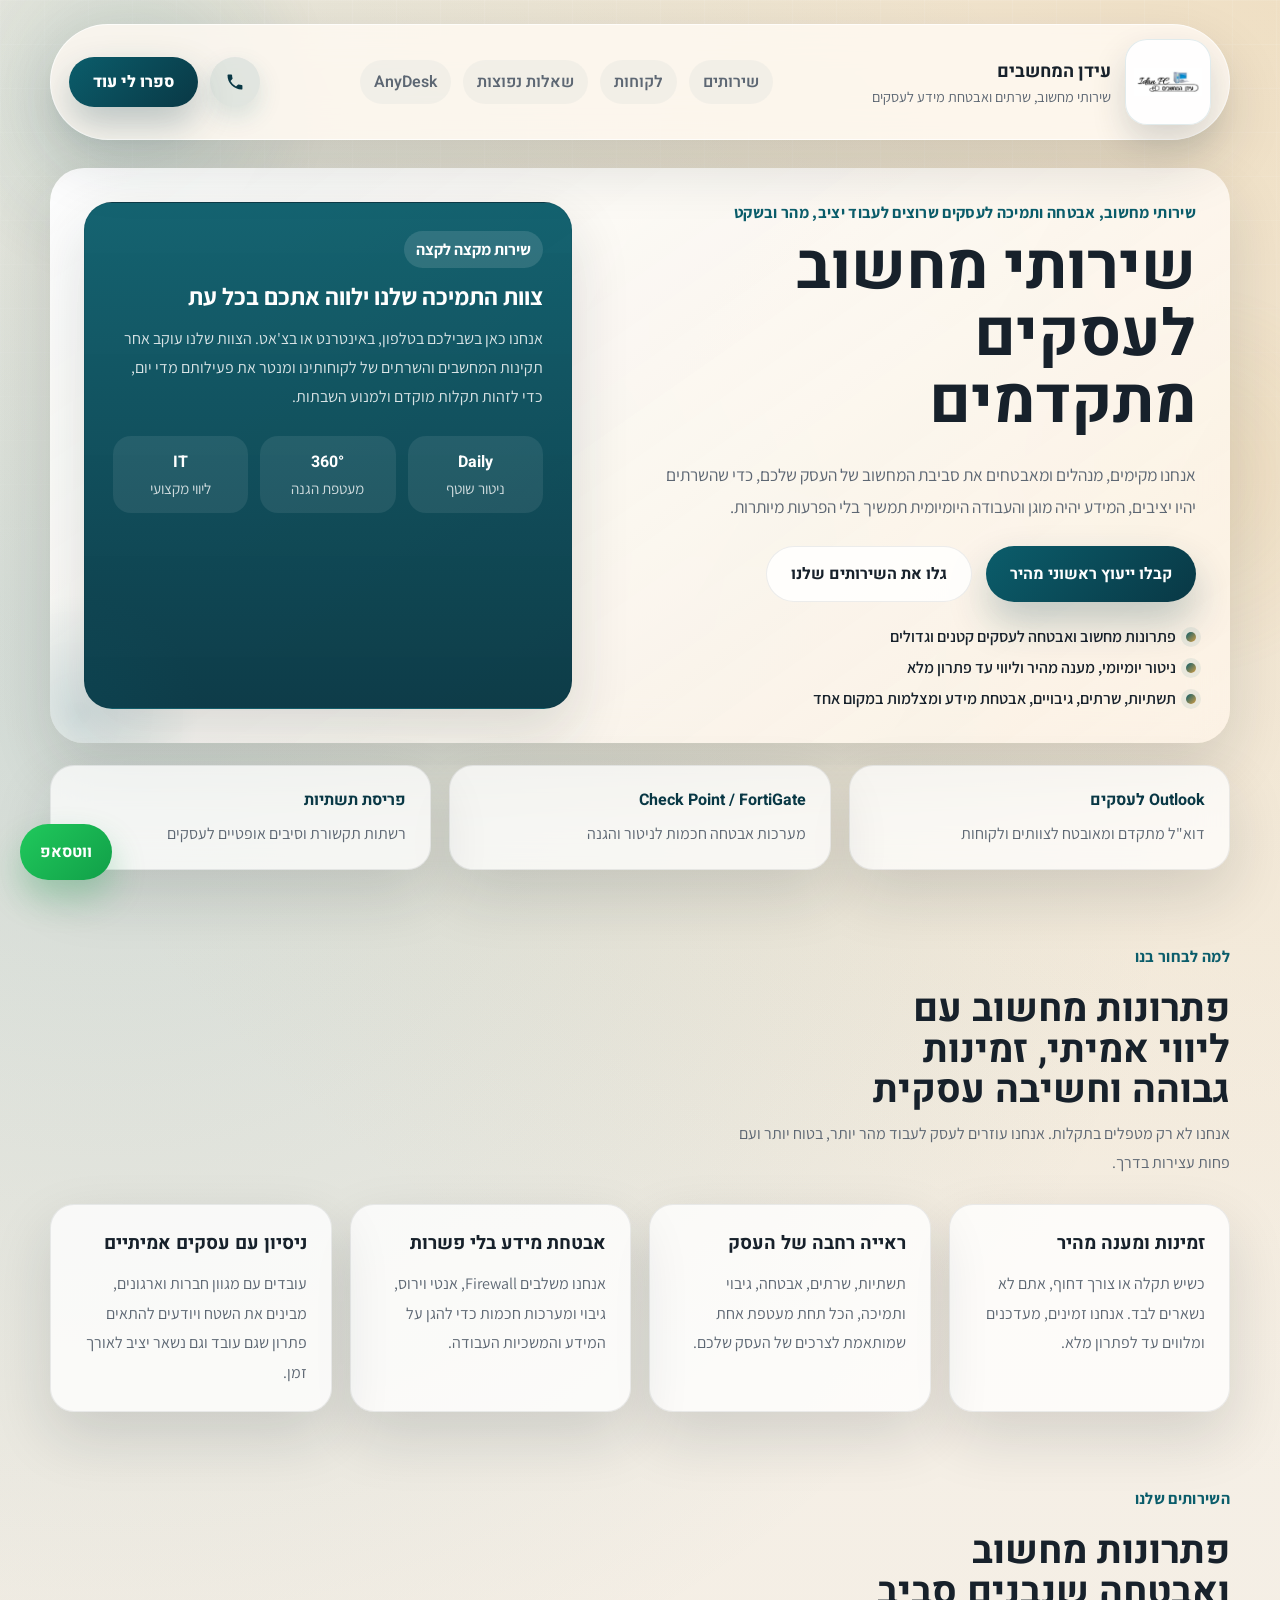
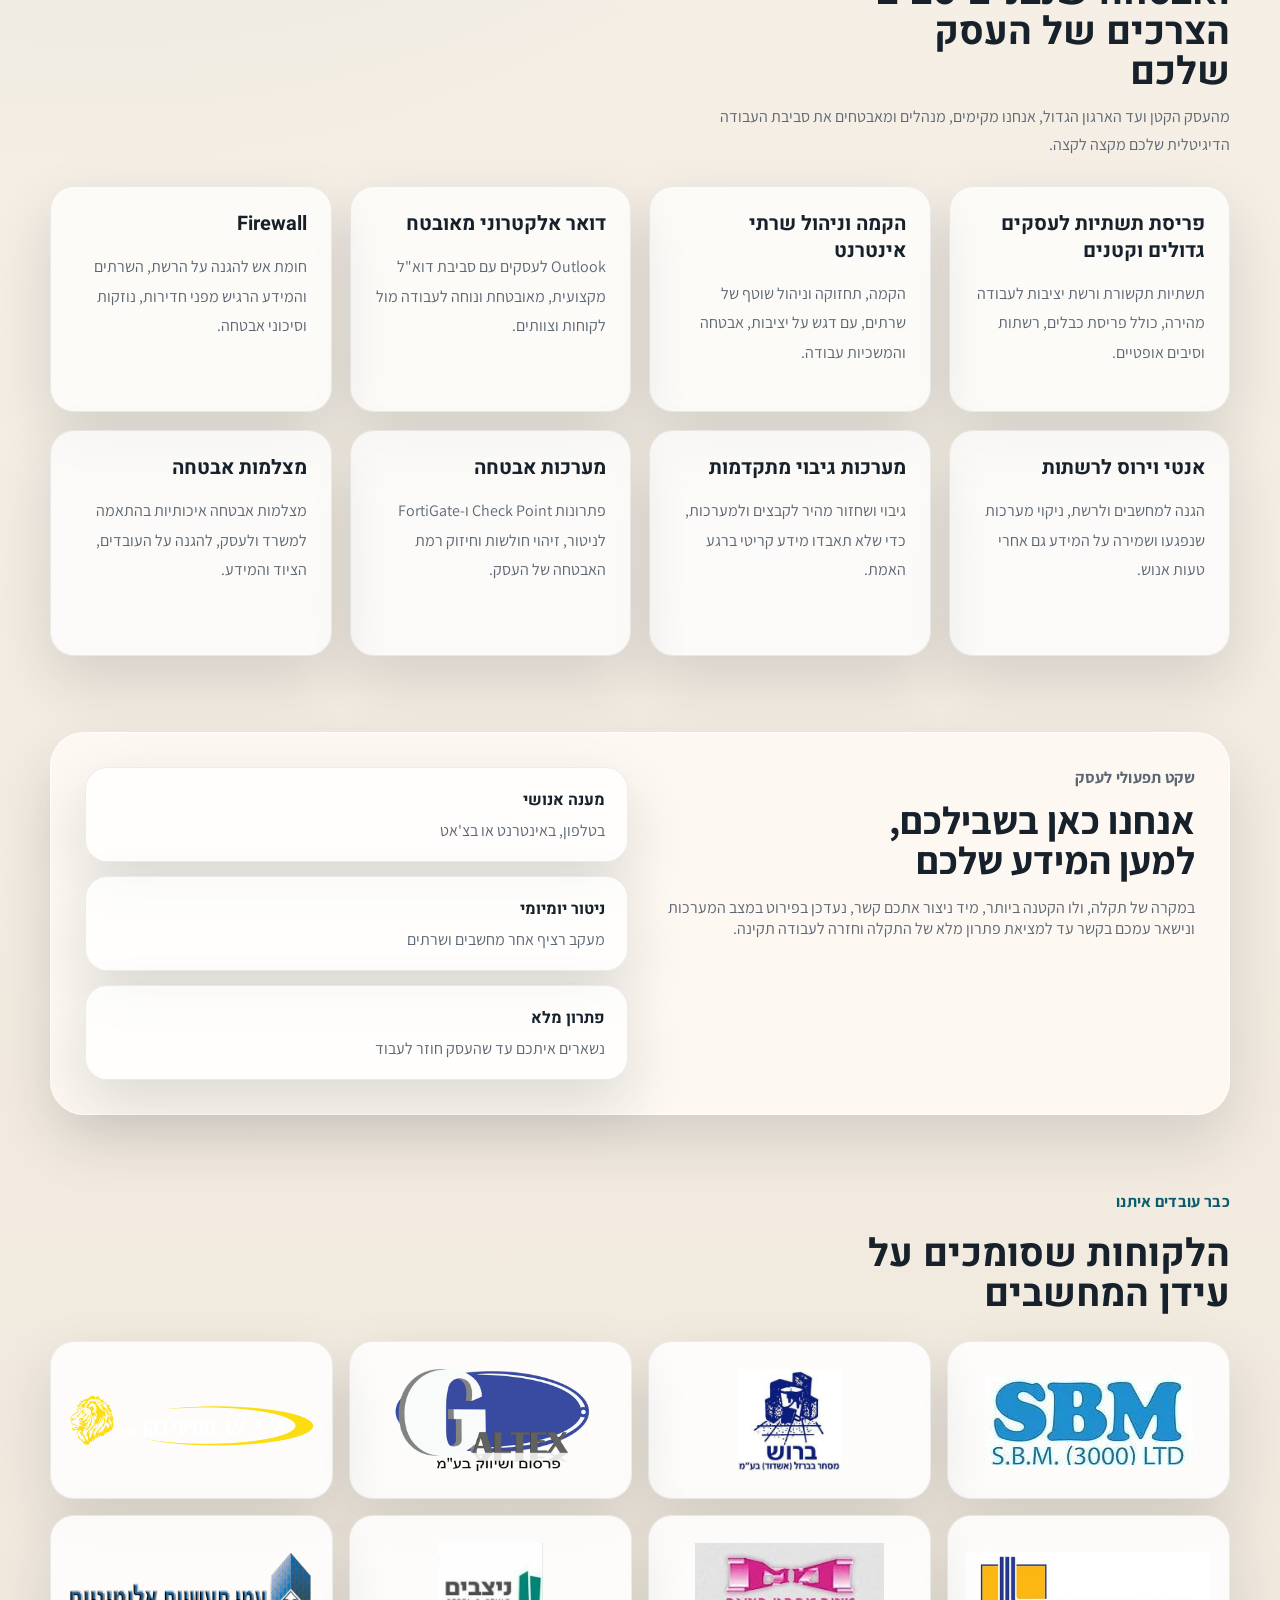
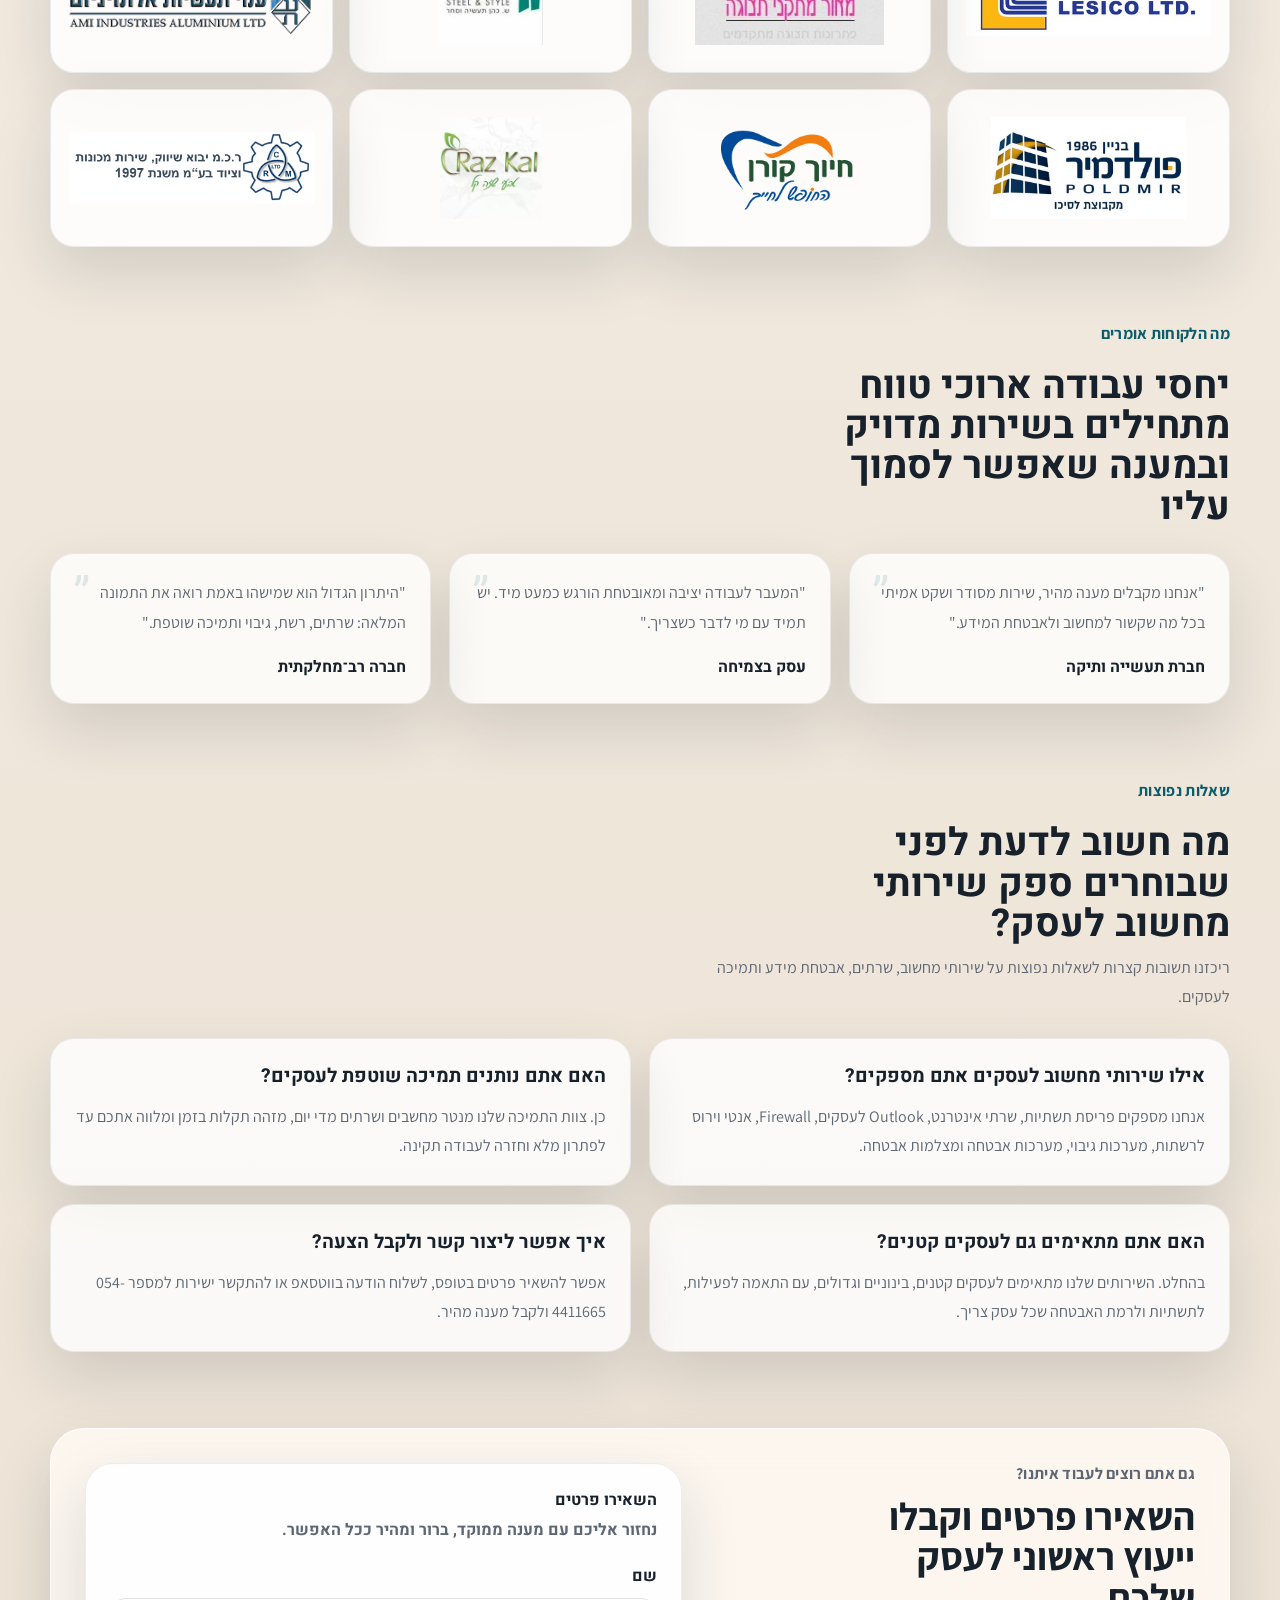
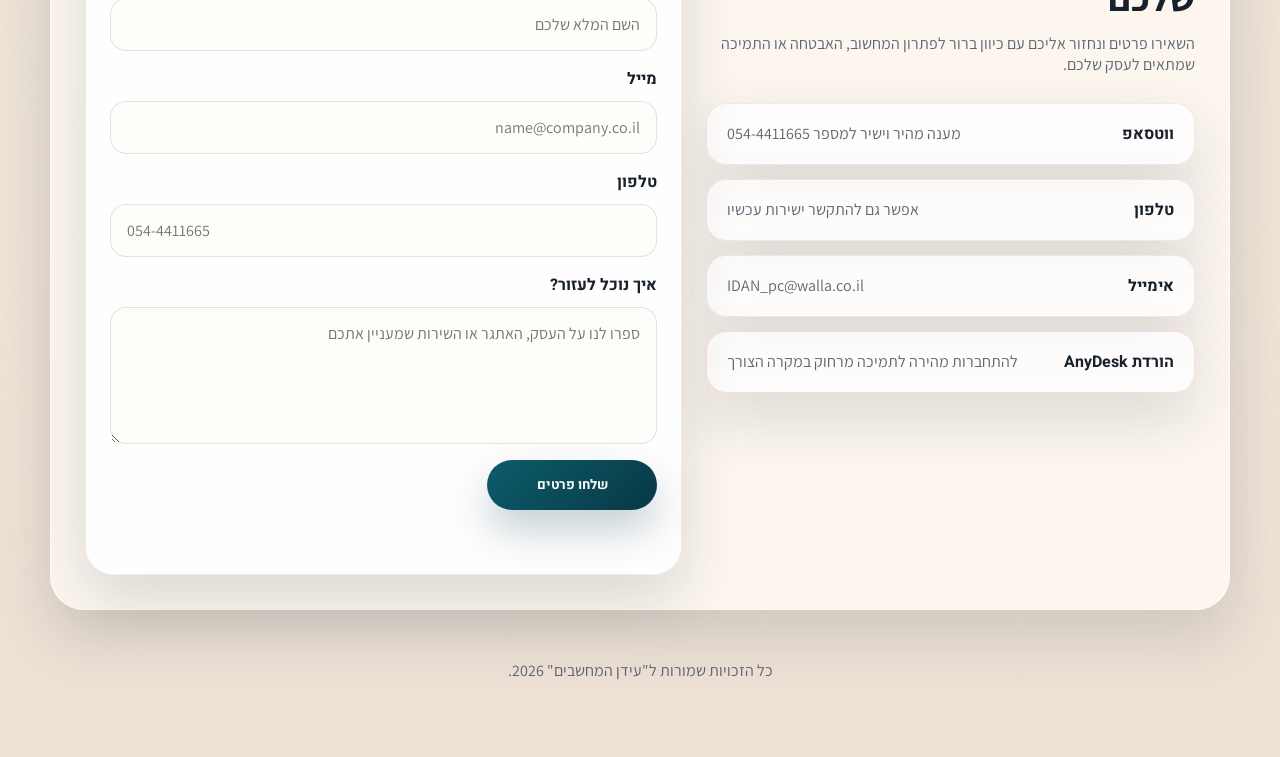
==== commit f7ae92a5: "Add files via upload" ====
--- a/index.html
+++ b/index.html
@@ -99,13 +99,19 @@
         </span>
       </a>
 
-      <nav class="site-nav" aria-label="ניווט ראשי">
+      <nav class="site-nav" id="siteNav" aria-label="ניווט ראשי">
         <a href="#services">שירותים</a>
         <a href="#clients">לקוחות</a>
         <a href="#faq">שאלות נפוצות</a>
+        <a class="menu-download" href="https://anydesk.com/en/downloads" target="_blank" rel="noreferrer">AnyDesk</a>
       </nav>
 
       <div class="header-actions">
+        <button class="menu-toggle" type="button" aria-expanded="false" aria-controls="siteNav" aria-label="פתחו תפריט">
+          <span></span>
+          <span></span>
+          <span></span>
+        </button>
         <a class="header-phone" href="tel:0544411665" aria-label="התקשרו לעידן המחשבים">
           <span class="header-phone-icon" aria-hidden="true">
             <svg viewBox="0 0 24 24" focusable="false">
@@ -113,12 +119,10 @@
             </svg>
           </span>
         </a>
-        <a class="header-download" href="https://anydesk.com/en/downloads" target="_blank" rel="noreferrer" aria-label="הורדת AnyDesk">
-          <img src="assets/anydesk-logo.svg" alt="AnyDesk">
-        </a>
         <a class="nav-cta" href="#contact">ספרו לי עוד</a>
       </div>
     </header>
+    <div class="menu-backdrop" aria-hidden="true"></div>
 
     <main>
       <section class="hero reveal" id="hero">
--- a/styles.css
+++ b/styles.css
@@ -117,6 +117,10 @@
   box-shadow: var(--shadow);
 }
 
+.menu-backdrop {
+  display: none;
+}
+
 .brand {
   display: inline-flex;
   align-items: center;
@@ -170,6 +174,43 @@
   justify-content: center;
 }
 
+.menu-toggle {
+  display: none;
+  align-items: center;
+  justify-content: center;
+  flex-direction: column;
+  gap: 4px;
+  width: 50px;
+  height: 50px;
+  padding: 0;
+  border: 0;
+  border-radius: 16px;
+  background: rgba(11, 93, 107, 0.1);
+  color: var(--brand-deep);
+  box-shadow: 0 10px 24px rgba(11, 93, 107, 0.14);
+  cursor: pointer;
+}
+
+.menu-toggle span {
+  width: 20px;
+  height: 2px;
+  border-radius: 999px;
+  background: currentColor;
+  transition: transform 180ms ease, opacity 180ms ease;
+}
+
+.site-header.menu-open .menu-toggle span:nth-child(1) {
+  transform: translateY(6px) rotate(45deg);
+}
+
+.site-header.menu-open .menu-toggle span:nth-child(2) {
+  opacity: 0;
+}
+
+.site-header.menu-open .menu-toggle span:nth-child(3) {
+  transform: translateY(-6px) rotate(-45deg);
+}
+
 .site-nav a {
   color: var(--muted);
   font-weight: 600;
@@ -179,6 +220,12 @@
   background: rgba(11, 93, 107, 0.04);
 }
 
+.menu-download {
+  display: inline-flex;
+  align-items: center;
+  justify-content: center;
+}
+
 .header-actions {
   display: flex;
   align-items: center;
@@ -187,7 +234,6 @@
 }
 
 .header-phone,
-.header-download,
 .nav-cta,
 .button,
 .floating-whatsapp {
@@ -224,22 +270,6 @@
   fill: currentColor;
 }
 
-.header-download {
-  display: inline-flex;
-  align-items: center;
-  justify-content: center;
-  min-height: 48px;
-  padding: 8px 14px;
-  background: rgba(255, 255, 255, 0.88);
-  border: 1px solid rgba(239, 68, 59, 0.18);
-  box-shadow: 0 14px 32px rgba(23, 33, 43, 0.1);
-}
-
-.header-download img {
-  width: 110px;
-  height: auto;
-}
-
 .nav-cta {
   display: inline-flex;
   align-items: center;
@@ -254,12 +284,12 @@
 
 .site-nav a:hover,
 .header-phone:hover,
-.header-download:hover,
 .nav-cta:hover,
 .button:hover,
 .logo-card:hover,
 .contact-option:hover,
-.floating-whatsapp:hover {
+.floating-whatsapp:hover,
+.menu-toggle:hover {
   transform: translateY(-3px);
 }
 
@@ -838,30 +868,65 @@
   .page-shell {
     width: min(100vw - 20px, 100%);
     padding-top: 14px;
-    padding-bottom: 96px;
+    padding-bottom: 74px;
   }
 
   .site-header {
     flex-wrap: wrap;
     justify-content: center;
     border-radius: 30px;
-    padding: 16px;
+    padding: 14px;
     top: 10px;
+    position: relative;
+    z-index: 30;
+  }
+
+  .menu-backdrop {
+    display: block;
+    position: fixed;
+    inset: 0;
+    background: rgba(9, 23, 31, 0.34);
+    backdrop-filter: blur(3px);
+    opacity: 0;
+    pointer-events: none;
+    transition: opacity 180ms ease;
+    z-index: 24;
+  }
+
+  .site-header.menu-open + .menu-backdrop {
+    opacity: 1;
+    pointer-events: auto;
   }
 
   .site-nav {
     order: 3;
     width: 100%;
-    justify-content: center;
-    flex-wrap: wrap;
-    gap: 10px;
+    display: none;
+    flex-direction: column;
+    gap: 8px;
+    padding: 12px;
+    background: rgba(255, 250, 242, 0.98);
+    border: 1px solid rgba(11, 93, 107, 0.08);
+    border-radius: 22px;
+    box-shadow: 0 20px 34px rgba(19, 34, 42, 0.14);
+  }
+
+  .site-header.menu-open .site-nav {
+    display: flex;
   }
 
   .header-actions {
     order: 2;
     width: 100%;
-    justify-content: center;
-    flex-wrap: wrap;
+    display: grid;
+    grid-template-columns: 52px 52px minmax(0, 1fr);
+    justify-content: stretch;
+    align-items: center;
+    gap: 8px;
+  }
+
+  .menu-toggle {
+    display: inline-flex;
   }
 
   .hero,
@@ -883,33 +948,32 @@
 
   .hero-actions,
   .button,
-  .submit-button,
-  .header-download,
-  .nav-cta {
+  .submit-button {
     width: 100%;
   }
 
   .header-phone {
-    width: 54px;
-    min-width: 54px;
+    width: 52px;
+    min-width: 52px;
+    height: 52px;
   }
 
   .site-nav a {
-    min-height: 42px;
+    min-height: 44px;
     display: inline-flex;
     align-items: center;
-    justify-content: center;
-    padding: 10px 14px;
-    border-radius: 999px;
+    justify-content: flex-start;
+    padding: 11px 14px;
+    border-radius: 16px;
     background: rgba(11, 93, 107, 0.06);
   }
 
-  .header-download {
-    padding: 10px 12px;
-  }
-
-  .header-download img {
-    width: 108px;
+  .nav-cta {
+    width: auto;
+    min-height: 52px;
+    padding: 12px 16px;
+    font-size: 0.96rem;
+    text-align: center;
   }
 
   .trust-strip,
@@ -928,10 +992,12 @@
   }
 
   .floating-whatsapp {
-    left: 12px;
+    left: auto;
     right: 12px;
     bottom: 12px;
-    min-height: 54px;
+    min-height: 48px;
+    padding: 12px 14px;
+    font-size: 0.92rem;
   }
 }
 
@@ -1012,14 +1078,36 @@
   }
 
   .site-nav a,
+  .menu-toggle,
   .header-phone,
-  .header-download,
   .nav-cta,
   .button,
   .contact-option {
     font-size: 0.96rem;
   }
 
+  .header-actions {
+    grid-template-columns: 48px 48px minmax(0, 1fr);
+    gap: 6px;
+  }
+
+  .menu-toggle {
+    width: 48px;
+    height: 48px;
+  }
+
+  .header-phone {
+    width: 48px;
+    min-width: 48px;
+    height: 48px;
+  }
+
+  .nav-cta {
+    min-height: 48px;
+    padding: 10px 12px;
+    font-size: 0.92rem;
+  }
+
   .mini-stats div,
   .trust-card,
   .support-tile {
@@ -1047,7 +1135,7 @@
 
   .page-shell {
     width: calc(100vw - 10px);
-    padding-bottom: 102px;
+    padding-bottom: 68px;
   }
 
   .site-header {
@@ -1069,9 +1157,20 @@
     height: 66px;
   }
 
+  .header-actions {
+    grid-template-columns: 44px 44px minmax(0, 1fr);
+    gap: 6px;
+  }
+
+  .menu-toggle {
+    width: 44px;
+    height: 44px;
+  }
+
   .header-phone {
-    width: 50px;
-    height: 50px;
+    width: 44px;
+    min-width: 44px;
+    height: 44px;
   }
 
   .header-phone-icon {
@@ -1096,14 +1195,16 @@
   }
 
   .floating-whatsapp {
-    left: 8px;
+    left: auto;
     right: 8px;
     bottom: 8px;
-    padding: 14px 16px;
-    font-size: 0.95rem;
-  }
-
-  .header-download img {
-    width: 98px;
-  }
-}
+    padding: 11px 12px;
+    font-size: 0.88rem;
+  }
+
+  .nav-cta {
+    min-height: 44px;
+    padding: 9px 10px;
+    font-size: 0.88rem;
+  }
+}
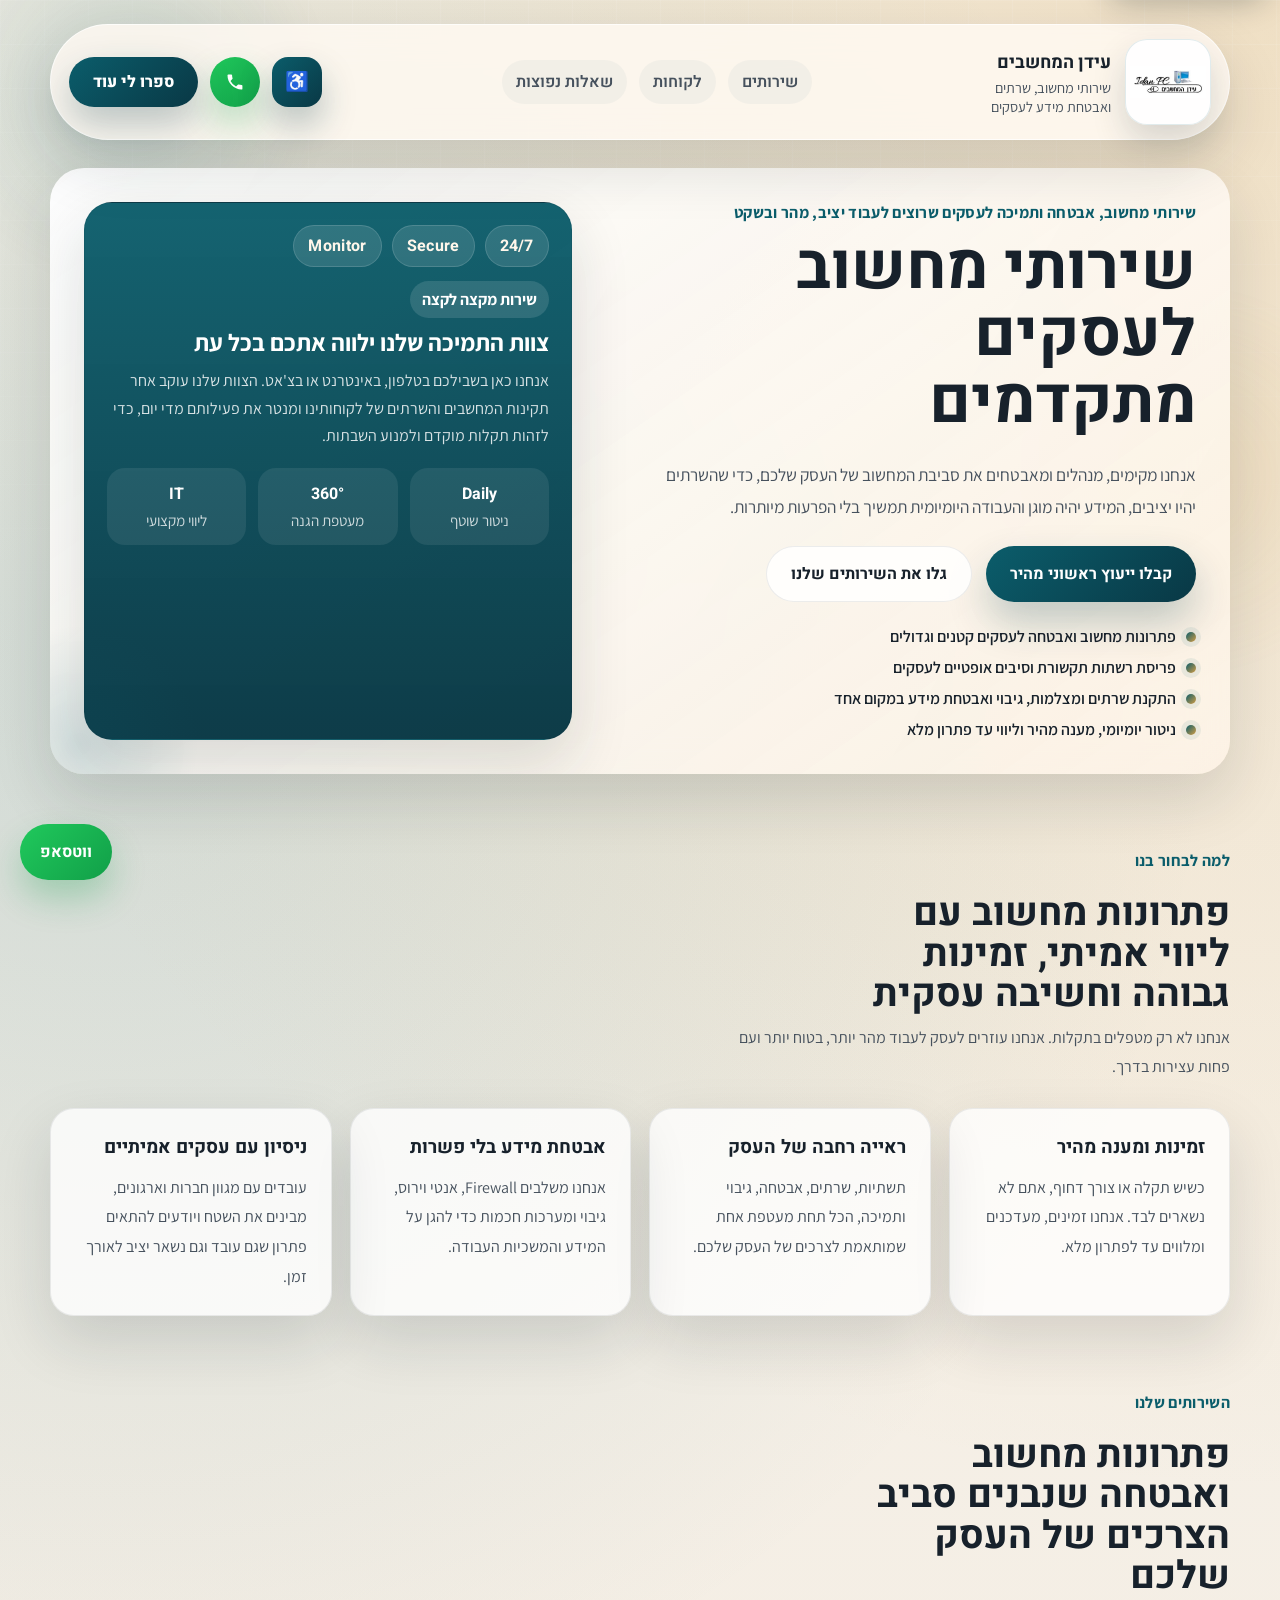
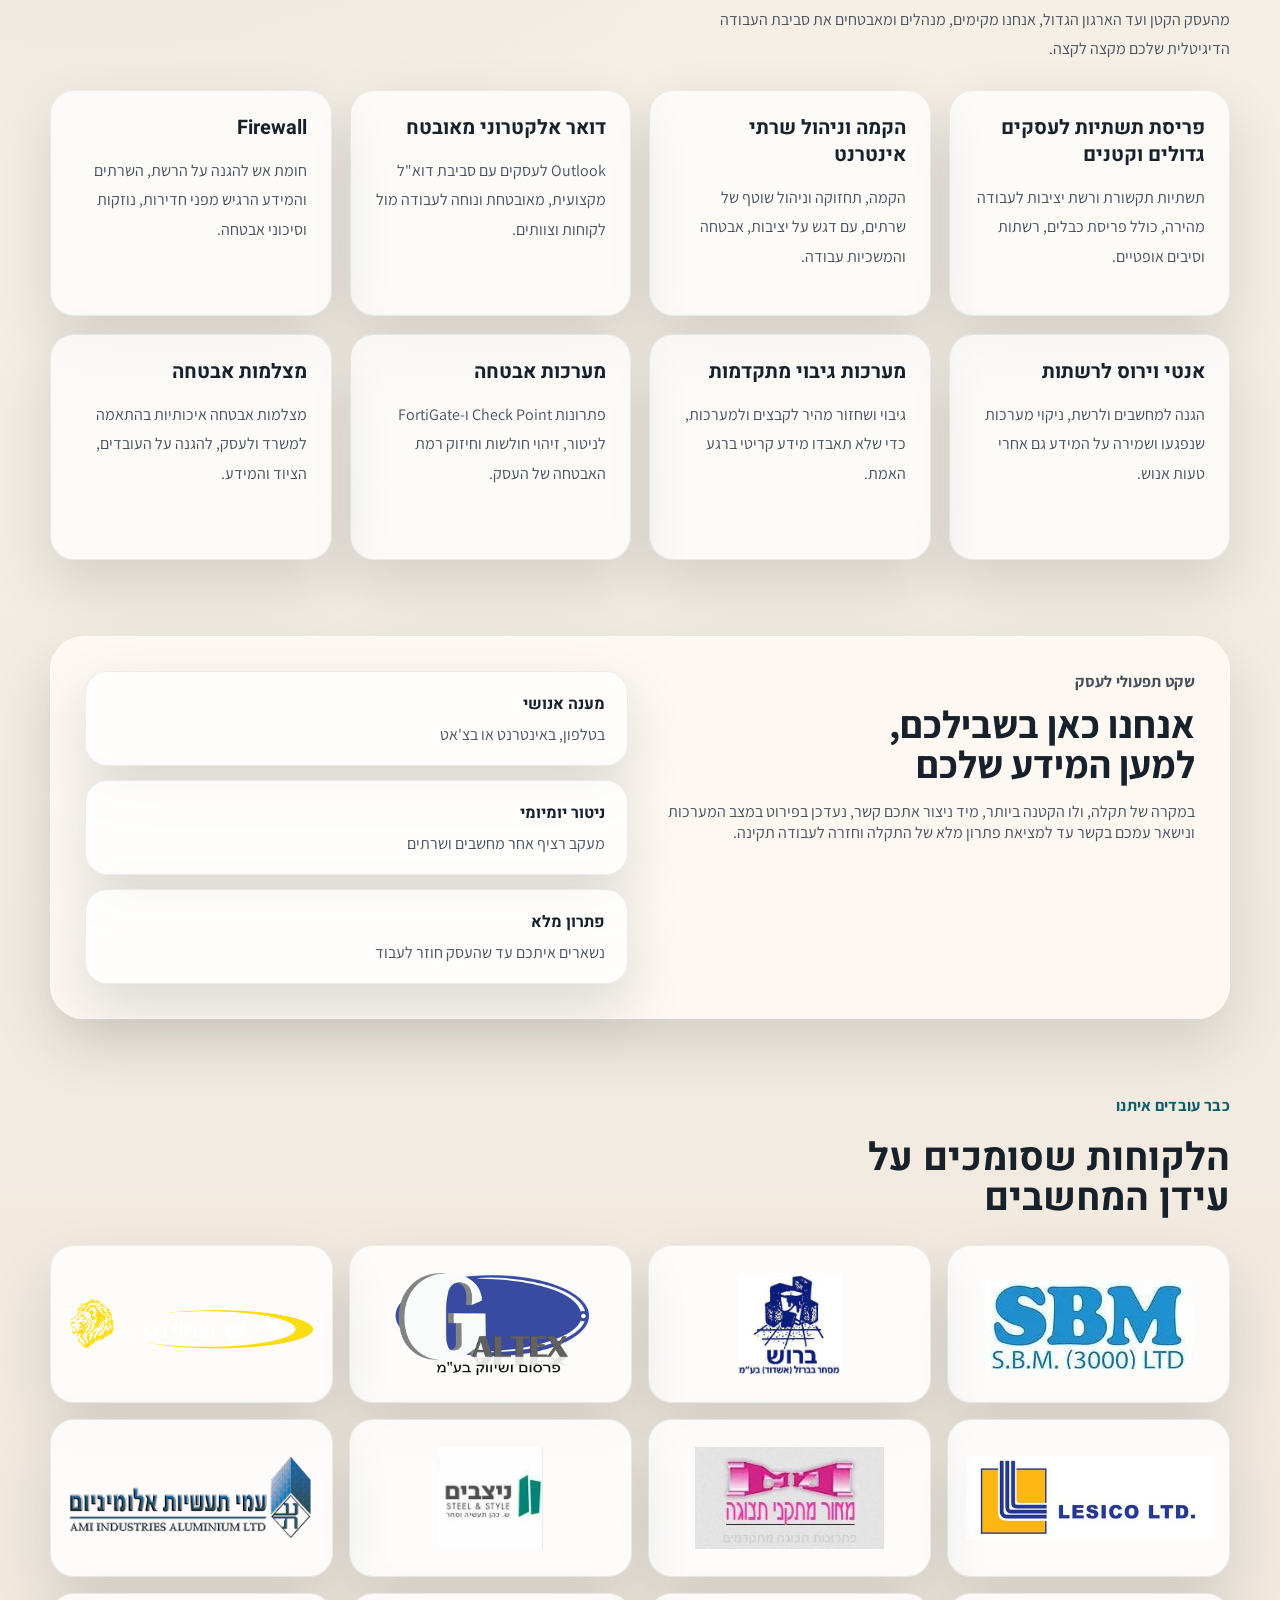
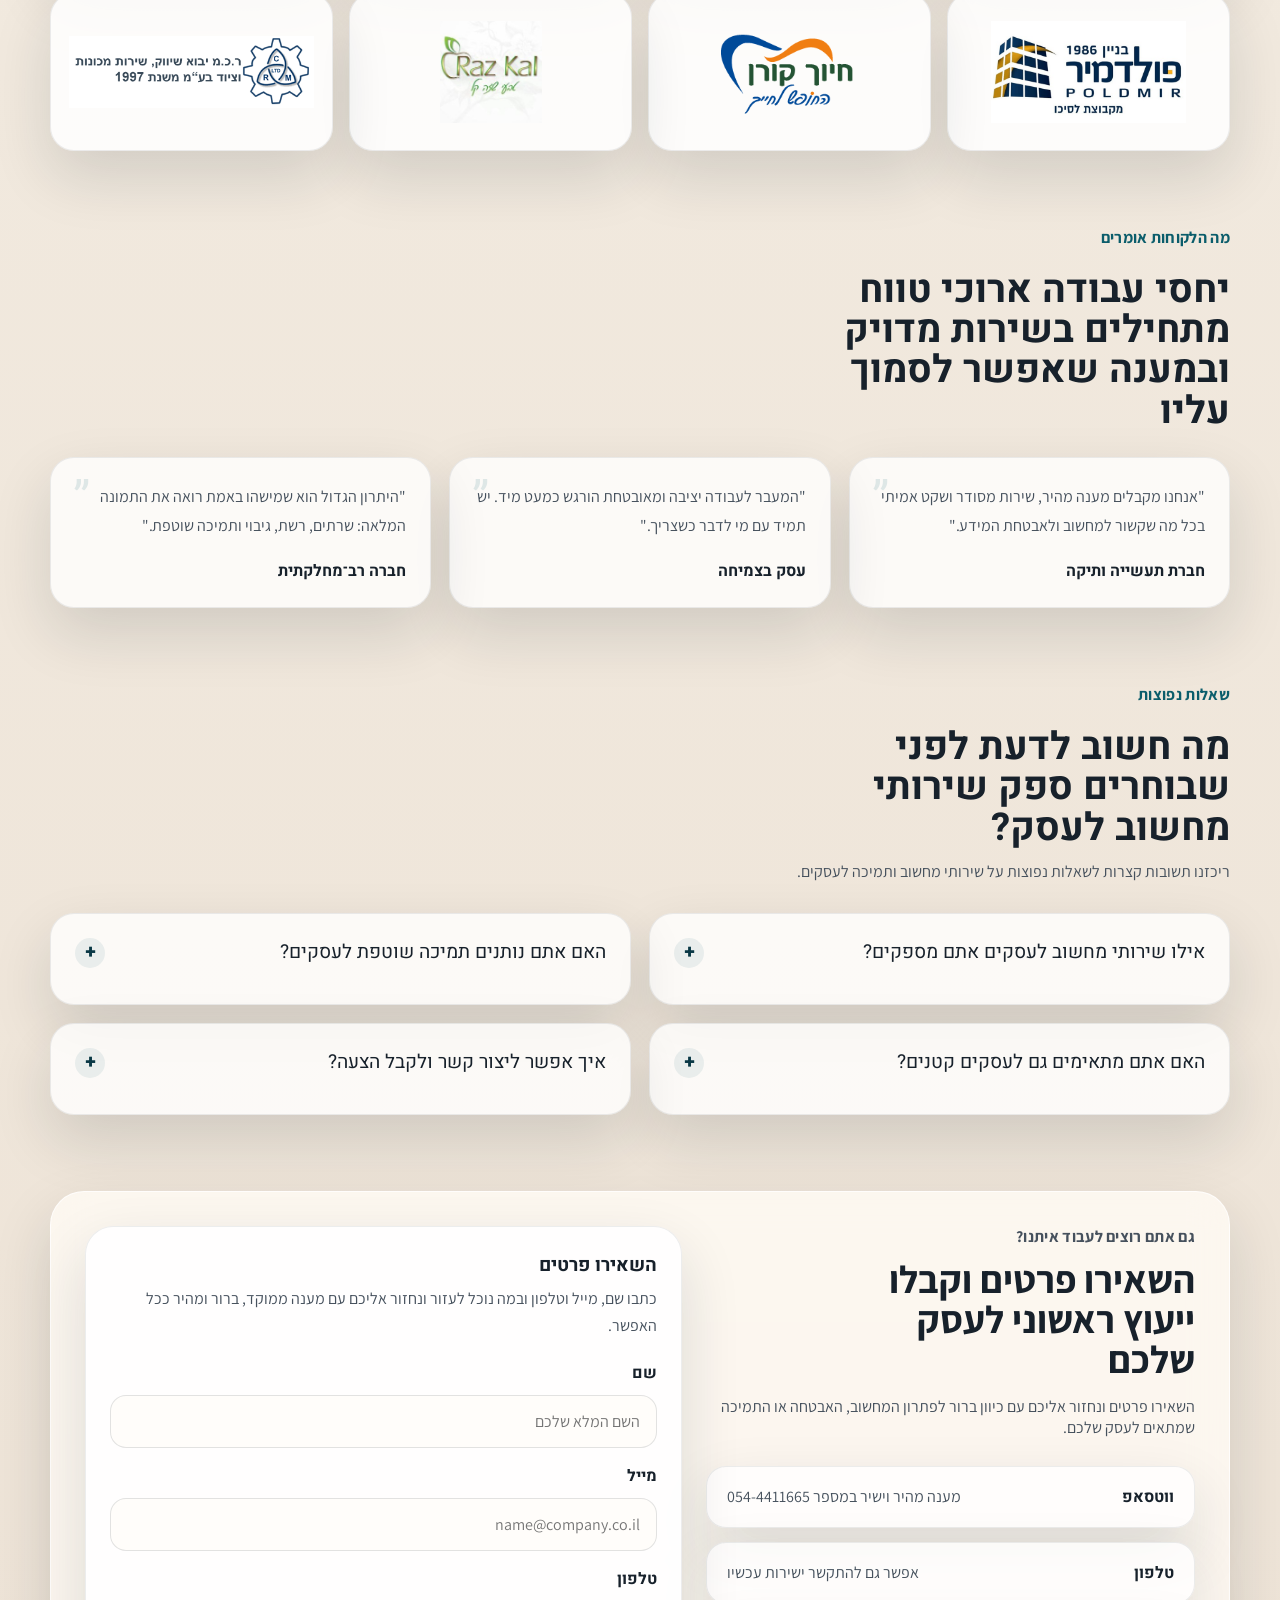
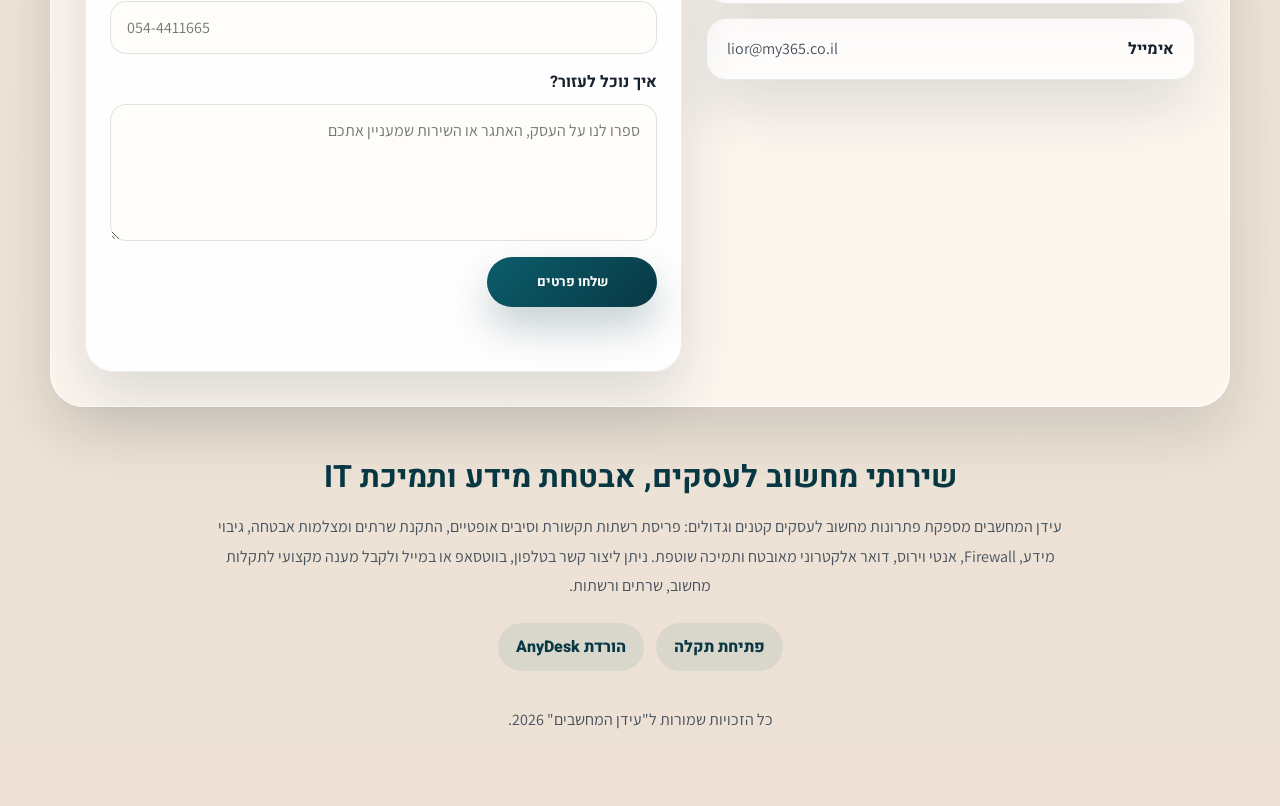
==== commit 7fce283e: "Add files via upload Security, accessibility, form" ====
--- a/index.html
+++ b/index.html
@@ -37,7 +37,7 @@
           "name": "עידן המחשבים",
           "url": "https://my365.co.il/",
           "telephone": "+972-54-441-1665",
-          "email": "IDAN_pc@walla.co.il",
+          "email": "lior@my365.co.il",
           "logo": "https://my365.co.il/assets/logos/%D7%9C%D7%95%D7%92%D7%95.jpg",
           "contactPoint": [
             {
@@ -82,6 +82,8 @@
   </script>
 </head>
 <body>
+  <a class="skip-link" href="#mainContent">דלגו לתוכן המרכזי</a>
+
   <div class="ambient ambient-one"></div>
   <div class="ambient ambient-two"></div>
 
@@ -95,7 +97,7 @@
         <img class="brand-logo" src="assets/logos/לוגו.jpg" alt="לוגו עידן המחשבים">
         <span class="brand-text">
           <strong>עידן המחשבים</strong>
-          <small>שירותי מחשוב, שרתים ואבטחת מידע לעסקים</small>
+          <small>שירותי מחשוב, שרתים<br>ואבטחת מידע לעסקים</small>
         </span>
       </a>
 
@@ -103,7 +105,6 @@
         <a href="#services">שירותים</a>
         <a href="#clients">לקוחות</a>
         <a href="#faq">שאלות נפוצות</a>
-        <a class="menu-download" href="https://anydesk.com/en/downloads" target="_blank" rel="noreferrer">AnyDesk</a>
       </nav>
 
       <div class="header-actions">
@@ -112,6 +113,29 @@
           <span></span>
           <span></span>
         </button>
+        <div class="a11y-widget">
+          <button class="a11y-trigger" id="accessibilityTrigger" type="button" aria-expanded="false" aria-controls="accessibilityPanel" aria-label="פתחו אפשרויות נגישות">
+            <span aria-hidden="true">♿</span>
+          </button>
+
+          <section class="a11y-panel" id="accessibilityPanel" hidden aria-label="אפשרויות נגישות">
+            <div class="a11y-panel-header">
+              <h2 class="a11y-title">אפשרויות נגישות</h2>
+              <button class="a11y-close" id="accessibilityClose" type="button" aria-label="סגרו תפריט נגישות">×</button>
+            </div>
+
+            <div class="a11y-actions">
+              <button class="a11y-option" type="button" data-a11y-action="font-up">הגדלת טקסט</button>
+              <button class="a11y-option" type="button" data-a11y-action="font-down">הקטנת טקסט</button>
+              <button class="a11y-option" type="button" data-a11y-toggle="high-contrast" aria-pressed="false">ניגודיות גבוהה</button>
+              <button class="a11y-option" type="button" data-a11y-toggle="underline-links" aria-pressed="false">הדגשת קישורים</button>
+              <button class="a11y-option" type="button" data-a11y-toggle="readable-font" aria-pressed="false">גופן קריא</button>
+              <button class="a11y-option" type="button" data-a11y-toggle="line-spacing" aria-pressed="false">ריווח שורות</button>
+              <button class="a11y-option" type="button" data-a11y-toggle="pause-animations" aria-pressed="false">עצירת אנימציות</button>
+              <button class="a11y-option a11y-reset" type="button" data-a11y-action="reset">איפוס</button>
+            </div>
+          </section>
+        </div>
         <a class="header-phone" href="tel:0544411665" aria-label="התקשרו לעידן המחשבים">
           <span class="header-phone-icon" aria-hidden="true">
             <svg viewBox="0 0 24 24" focusable="false">
@@ -124,7 +148,7 @@
     </header>
     <div class="menu-backdrop" aria-hidden="true"></div>
 
-    <main>
+    <main id="mainContent" tabindex="-1">
       <section class="hero reveal" id="hero">
         <div class="hero-copy">
           <p class="eyebrow">שירותי מחשוב, אבטחה ותמיכה לעסקים שרוצים לעבוד יציב, מהר ובשקט</p>
@@ -141,13 +165,19 @@
 
           <ul class="hero-points">
             <li>פתרונות מחשוב ואבטחה לעסקים קטנים וגדולים</li>
+            <li>פריסת רשתות תקשורת וסיבים אופטיים לעסקים</li>
+            <li>התקנת שרתים ומצלמות, גיבוי ואבטחת מידע במקום אחד</li>
             <li>ניטור יומיומי, מענה מהיר וליווי עד פתרון מלא</li>
-            <li>תשתיות, שרתים, גיבויים, אבטחת מידע ומצלמות במקום אחד</li>
           </ul>
         </div>
 
         <aside class="hero-panel">
           <div class="hero-panel-card reveal">
+            <div class="support-visual" aria-hidden="true">
+              <span>24/7</span>
+              <span>Secure</span>
+              <span>Monitor</span>
+            </div>
             <span class="panel-badge">שירות מקצה לקצה</span>
             <h2>צוות התמיכה שלנו ילווה אתכם בכל עת</h2>
             <p>
@@ -173,25 +203,10 @@
         </aside>
       </section>
 
-      <section class="trust-strip reveal" aria-label="מסר מרכזי">
-        <div class="trust-card">
-          <strong>Outlook לעסקים</strong>
-          <span>דוא"ל מתקדם ומאובטח לצוותים ולקוחות</span>
-        </div>
-        <div class="trust-card">
-          <strong>Check Point / FortiGate</strong>
-          <span>מערכות אבטחה חכמות לניטור והגנה</span>
-        </div>
-        <div class="trust-card">
-          <strong>פריסת תשתיות</strong>
-          <span>רשתות תקשורת וסיבים אופטיים לעסקים</span>
-        </div>
-      </section>
-
-      <section class="why-us-section" id="why-us" aria-label="למה לבחור בנו">
+      <section class="why-us-section" id="why-us" aria-labelledby="whyUsTitle">
         <div class="section-heading reveal">
           <p class="eyebrow">למה לבחור בנו</p>
-          <h2>פתרונות מחשוב עם ליווי אמיתי, זמינות גבוהה וחשיבה עסקית</h2>
+          <h2 id="whyUsTitle">פתרונות מחשוב עם ליווי אמיתי, זמינות גבוהה וחשיבה עסקית</h2>
           <p class="section-lead">
             אנחנו לא רק מטפלים בתקלות. אנחנו עוזרים לעסק לעבוד מהר יותר, בטוח יותר ועם פחות עצירות בדרך.
           </p>
@@ -220,10 +235,10 @@
         </div>
       </section>
 
-      <section class="services-section" id="services">
+      <section class="services-section" id="services" aria-labelledby="servicesTitle">
         <div class="section-heading reveal">
           <p class="eyebrow">השירותים שלנו</p>
-          <h2>פתרונות מחשוב ואבטחה שנבנים סביב הצרכים של העסק שלכם</h2>
+          <h2 id="servicesTitle">פתרונות מחשוב ואבטחה שנבנים סביב הצרכים של העסק שלכם</h2>
           <p class="section-lead">
             מהעסק הקטן ועד הארגון הגדול, אנחנו מקימים, מנהלים ומאבטחים את סביבת העבודה
             הדיגיטלית שלכם מקצה לקצה.
@@ -273,10 +288,10 @@
         </div>
       </section>
 
-      <section class="support-section reveal" aria-label="תמיכה">
+      <section class="support-section reveal" aria-labelledby="supportTitle">
         <div class="support-copy">
           <p class="eyebrow">שקט תפעולי לעסק</p>
-          <h2>אנחנו כאן בשבילכם, למען המידע שלכם</h2>
+          <h2 id="supportTitle">אנחנו כאן בשבילכם, למען המידע שלכם</h2>
           <p>
             במקרה של תקלה, ולו הקטנה ביותר, מיד ניצור אתכם קשר, נעדכן בפירוט במצב המערכות
             ונישאר עמכם בקשר עד למציאת פתרון מלא של התקלה וחזרה לעבודה תקינה.
@@ -299,32 +314,32 @@
         </div>
       </section>
 
-      <section class="clients-section" id="clients" aria-label="לקוחות">
+      <section class="clients-section" id="clients" aria-labelledby="clientsTitle">
         <div class="section-heading reveal">
           <p class="eyebrow">כבר עובדים איתנו</p>
-          <h2>הלקוחות שסומכים על עידן המחשבים</h2>
-        </div>
-
-        <div class="logo-grid">
-          <article class="logo-card reveal"><img src="assets/logos/SBM.jpg" alt="לוגו SBM" loading="lazy" decoding="async"></article>
-          <article class="logo-card reveal"><img src="assets/logos/ברוש.jpg" alt="לוגו ברוש" loading="lazy" decoding="async"></article>
-          <article class="logo-card reveal"><img src="assets/logos/גלטקס.png" alt="לוגו גלטקס" loading="lazy" decoding="async"></article>
-          <article class="logo-card reveal"><img src="assets/logos/ליש.png" alt="לוגו ל.י.ש מסיעי כהן" loading="lazy" decoding="async"></article>
-          <article class="logo-card reveal"><img src="assets/logos/לסיקו.jpg" alt="לוגו לסיקו" loading="lazy" decoding="async"></article>
-          <article class="logo-card reveal"><img src="assets/logos/מאור.jpg" alt="לוגו מאור מחממי תנובה" loading="lazy" decoding="async"></article>
-          <article class="logo-card reveal"><img src="assets/logos/ניצבים.jpg" alt="לוגו ניצבים" loading="lazy" decoding="async"></article>
-          <article class="logo-card reveal"><img src="assets/logos/עמי אלומיניום.png" alt="לוגו עמי תעשיות אלומיניום" loading="lazy" decoding="async"></article>
-          <article class="logo-card reveal"><img src="assets/logos/פולדמיר.jpg" alt="לוגו פולדמיר" loading="lazy" decoding="async"></article>
-          <article class="logo-card reveal"><img src="assets/logos/קורן.png" alt="לוגו חיוך קורן" loading="lazy" decoding="async"></article>
-          <article class="logo-card reveal"><img src="assets/logos/רז קל.jpg" alt="לוגו רז קל" loading="lazy" decoding="async"></article>
-          <article class="logo-card reveal"><img src="assets/logos/רכמ.png" alt='לוגו ר.כ.מ יבוא שיווק שירות מכונות' loading="lazy" decoding="async"></article>
-        </div>
-      </section>
-
-      <section class="testimonials-section" id="testimonials" aria-label="המלצות לקוחות">
+          <h2 id="clientsTitle">הלקוחות שסומכים על עידן המחשבים</h2>
+        </div>
+
+        <div class="logo-grid" role="list" aria-label="לוגואים של לקוחות">
+          <article class="logo-card reveal" role="listitem"><img src="assets/logos/SBM.jpg" alt="לוגו SBM" loading="lazy" decoding="async"></article>
+          <article class="logo-card reveal" role="listitem"><img src="assets/logos/ברוש.jpg" alt="לוגו ברוש" loading="lazy" decoding="async"></article>
+          <article class="logo-card reveal" role="listitem"><img src="assets/logos/גלטקס.png" alt="לוגו גלטקס" loading="lazy" decoding="async"></article>
+          <article class="logo-card reveal" role="listitem"><img src="assets/logos/ליש.png" alt="לוגו ל.י.ש מסיעי כהן" loading="lazy" decoding="async"></article>
+          <article class="logo-card reveal" role="listitem"><img src="assets/logos/לסיקו.jpg" alt="לוגו לסיקו" loading="lazy" decoding="async"></article>
+          <article class="logo-card reveal" role="listitem"><img src="assets/logos/מאור.jpg" alt="לוגו מאור מחממי תנובה" loading="lazy" decoding="async"></article>
+          <article class="logo-card reveal" role="listitem"><img src="assets/logos/ניצבים.jpg" alt="לוגו ניצבים" loading="lazy" decoding="async"></article>
+          <article class="logo-card reveal" role="listitem"><img src="assets/logos/עמי אלומיניום.png" alt="לוגו עמי תעשיות אלומיניום" loading="lazy" decoding="async"></article>
+          <article class="logo-card reveal" role="listitem"><img src="assets/logos/פולדמיר.jpg" alt="לוגו פולדמיר" loading="lazy" decoding="async"></article>
+          <article class="logo-card reveal" role="listitem"><img src="assets/logos/קורן.png" alt="לוגו חיוך קורן" loading="lazy" decoding="async"></article>
+          <article class="logo-card reveal" role="listitem"><img src="assets/logos/רז קל.jpg" alt="לוגו רז קל" loading="lazy" decoding="async"></article>
+          <article class="logo-card reveal" role="listitem"><img src="assets/logos/רכמ.png" alt='לוגו ר.כ.מ יבוא שיווק שירות מכונות' loading="lazy" decoding="async"></article>
+        </div>
+      </section>
+
+      <section class="testimonials-section" id="testimonials" aria-labelledby="testimonialsTitle">
         <div class="section-heading reveal">
           <p class="eyebrow">מה הלקוחות אומרים</p>
-          <h2>יחסי עבודה ארוכי טווח מתחילים בשירות מדויק ובמענה שאפשר לסמוך עליו</h2>
+          <h2 id="testimonialsTitle">יחסי עבודה ארוכי טווח מתחילים בשירות מדויק ובמענה שאפשר לסמוך עליו</h2>
         </div>
 
         <div class="testimonials-grid">
@@ -345,42 +360,42 @@
         </div>
       </section>
 
-      <section class="faq-section" id="faq" aria-label="שאלות נפוצות">
+      <section class="faq-section" id="faq" aria-labelledby="faqTitle">
         <div class="section-heading reveal">
           <p class="eyebrow">שאלות נפוצות</p>
-          <h2>מה חשוב לדעת לפני שבוחרים ספק שירותי מחשוב לעסק?</h2>
+          <h2 id="faqTitle">מה חשוב לדעת לפני שבוחרים ספק שירותי מחשוב לעסק?</h2>
           <p class="section-lead">
-            ריכזנו תשובות קצרות לשאלות נפוצות על שירותי מחשוב, שרתים, אבטחת מידע ותמיכה לעסקים.
+            ריכזנו תשובות קצרות לשאלות נפוצות על שירותי מחשוב ותמיכה לעסקים.
           </p>
         </div>
 
         <div class="faq-grid">
-          <article class="faq-card reveal">
-            <h3>אילו שירותי מחשוב לעסקים אתם מספקים?</h3>
+          <details class="faq-card reveal">
+            <summary>אילו שירותי מחשוב לעסקים אתם מספקים?</summary>
             <p>אנחנו מספקים פריסת תשתיות, שרתי אינטרנט, Outlook לעסקים, Firewall, אנטי וירוס לרשתות, מערכות גיבוי, מערכות אבטחה ומצלמות אבטחה.</p>
-          </article>
-
-          <article class="faq-card reveal">
-            <h3>האם אתם נותנים תמיכה שוטפת לעסקים?</h3>
+          </details>
+
+          <details class="faq-card reveal">
+            <summary>האם אתם נותנים תמיכה שוטפת לעסקים?</summary>
             <p>כן. צוות התמיכה שלנו מנטר מחשבים ושרתים מדי יום, מזהה תקלות בזמן ומלווה אתכם עד לפתרון מלא וחזרה לעבודה תקינה.</p>
-          </article>
-
-          <article class="faq-card reveal">
-            <h3>האם אתם מתאימים גם לעסקים קטנים?</h3>
+          </details>
+
+          <details class="faq-card reveal">
+            <summary>האם אתם מתאימים גם לעסקים קטנים?</summary>
             <p>בהחלט. השירותים שלנו מתאימים לעסקים קטנים, בינוניים וגדולים, עם התאמה לפעילות, לתשתיות ולרמת האבטחה שכל עסק צריך.</p>
-          </article>
-
-          <article class="faq-card reveal">
-            <h3>איך אפשר ליצור קשר ולקבל הצעה?</h3>
+          </details>
+
+          <details class="faq-card reveal">
+            <summary>איך אפשר ליצור קשר ולקבל הצעה?</summary>
             <p>אפשר להשאיר פרטים בטופס, לשלוח הודעה בווטסאפ או להתקשר ישירות למספר 054-4411665 ולקבל מענה מהיר.</p>
-          </article>
-        </div>
-      </section>
-
-      <section class="contact-section reveal" id="contact">
+          </details>
+        </div>
+      </section>
+
+      <section class="contact-section reveal" id="contact" aria-labelledby="contactTitle">
         <div class="contact-copy">
           <p class="eyebrow">גם אתם רוצים לעבוד איתנו?</p>
-          <h2>השאירו פרטים וקבלו ייעוץ ראשוני לעסק שלכם</h2>
+          <h2 id="contactTitle">השאירו פרטים וקבלו ייעוץ ראשוני לעסק שלכם</h2>
           <p>
             השאירו פרטים ונחזור אליכם עם כיוון ברור לפתרון המחשוב, האבטחה או התמיכה שמתאים לעסק שלכם.
           </p>
@@ -388,7 +403,7 @@
           <div class="contact-options">
             <a class="contact-option whatsapp-link" data-whatsapp-text="שלום, אני מעוניין/ת לקבל ייעוץ על שירותי המחשוב." data-lead-source="contact-whatsapp" href="https://wa.me/972544411665?text=%D7%A9%D7%9C%D7%95%D7%9D%2C%20%D7%90%D7%A0%D7%99%20%D7%9E%D7%A2%D7%95%D7%A0%D7%99%D7%99%D7%9F%2F%D7%AA%20%D7%9C%D7%A7%D7%91%D7%9C%20%D7%99%D7%99%D7%A2%D7%95%D7%A5%20%D7%A2%D7%9C%20%D7%A9%D7%99%D7%A8%D7%95%D7%AA%D7%99%20%D7%94%D7%9E%D7%97%D7%A9%D7%95%D7%91." target="_blank" rel="noreferrer">
               <strong>ווטסאפ</strong>
-              <span>מענה מהיר וישיר למספר 054-4411665</span>
+              <span>מענה מהיר וישיר במספר 054-4411665</span>
             </a>
 
             <a class="contact-option" href="tel:0544411665">
@@ -396,15 +411,11 @@
               <span>אפשר גם להתקשר ישירות עכשיו</span>
             </a>
 
-            <a class="contact-option" href="mailto:IDAN_pc@walla.co.il">
+            <a class="contact-option" href="mailto:lior@my365.co.il">
               <strong>אימייל</strong>
-              <span>IDAN_pc@walla.co.il</span>
+              <span>lior@my365.co.il</span>
             </a>
 
-            <a class="contact-option contact-option-download" href="https://anydesk.com/en/downloads" target="_blank" rel="noreferrer">
-              <strong>הורדת AnyDesk</strong>
-              <span>להתחברות מהירה לתמיכה מרחוק במקרה הצורך</span>
-            </a>
           </div>
         </div>
 
@@ -414,30 +425,32 @@
           action=""
           method="POST"
           novalidate
+          aria-labelledby="contactFormTitle"
+          aria-describedby="contactFormHelp formFeedback"
         >
           <div class="form-intro">
-            <strong>השאירו פרטים</strong>
-            <span>נחזור אליכם עם מענה ממוקד, ברור ומהיר ככל האפשר.</span>
-          </div>
-
-          <label>
+            <h3 id="contactFormTitle">השאירו פרטים</h3>
+            <p id="contactFormHelp">כתבו שם, מייל וטלפון ובמה נוכל לעזור ונחזור אליכם עם מענה ממוקד, ברור ומהיר ככל האפשר.</p>
+          </div>
+
+          <label for="contactName">
             <span>שם</span>
-            <input type="text" name="name" placeholder="השם המלא שלכם" required>
+            <input id="contactName" type="text" name="name" placeholder="השם המלא שלכם" autocomplete="name" required aria-required="true">
           </label>
 
-          <label>
+          <label for="contactEmail">
             <span>מייל</span>
-            <input type="email" name="email" placeholder="name@company.co.il" required>
+            <input id="contactEmail" type="email" name="email" placeholder="name@company.co.il" autocomplete="email" required aria-required="true">
           </label>
 
-          <label>
+          <label for="contactPhone">
             <span>טלפון</span>
-            <input type="tel" name="phone" placeholder="054-4411665" required>
+            <input id="contactPhone" type="tel" name="phone" placeholder="054-4411665" autocomplete="tel" required aria-required="true">
           </label>
 
-          <label>
+          <label for="contactMessage">
             <span>איך נוכל לעזור?</span>
-            <textarea name="message" rows="5" placeholder="ספרו לנו על העסק, האתגר או השירות שמעניין אתכם"></textarea>
+            <textarea id="contactMessage" name="message" rows="5" placeholder="ספרו לנו על העסק, האתגר או השירות שמעניין אתכם"></textarea>
           </label>
 
           <button class="button button-primary submit-button" type="submit">שלחו פרטים</button>
@@ -447,6 +460,20 @@
     </main>
 
     <footer class="site-footer">
+      <div class="footer-seo">
+        <h2>שירותי מחשוב לעסקים, אבטחת מידע ותמיכת IT</h2>
+        <p>
+          עידן המחשבים מספקת פתרונות מחשוב לעסקים קטנים וגדולים: פריסת רשתות תקשורת וסיבים אופטיים,
+          התקנת שרתים ומצלמות אבטחה, גיבוי מידע, Firewall, אנטי וירוס, דואר אלקטרוני מאובטח ותמיכה שוטפת.
+          ניתן ליצור קשר בטלפון, בווטסאפ או במייל ולקבל מענה מקצועי לתקלות מחשוב, שרתים ורשתות.
+        </p>
+      </div>
+
+      <nav class="footer-tools" aria-label="קישורי שירות ותמיכה">
+        <a href="ticket-form.html" target="_blank" rel="noopener">פתיחת תקלה</a>
+        <a href="https://anydesk.com/en/downloads" target="_blank" rel="noreferrer">הורדת AnyDesk</a>
+      </nav>
+
       <p>כל הזכויות שמורות ל"עידן המחשבים" 2026.</p>
     </footer>
   </div>
--- a/styles.css
+++ b/styles.css
@@ -3,7 +3,7 @@
   --surface: rgba(255, 251, 245, 0.78);
   --surface-strong: rgba(255, 255, 255, 0.92);
   --ink: #17212b;
-  --muted: #5d6773;
+  --muted: #46515d;
   --line: rgba(23, 33, 43, 0.08);
   --brand: #0b5d6b;
   --brand-deep: #093845;
@@ -28,6 +28,40 @@
   scroll-margin-top: 140px;
 }
 
+.skip-link {
+  position: fixed;
+  top: 12px;
+  right: 12px;
+  z-index: 100;
+  transform: translateY(-150%);
+  padding: 12px 18px;
+  border-radius: 999px;
+  background: #071116;
+  color: #fff;
+  font-family: "Heebo", sans-serif;
+  font-weight: 800;
+  box-shadow: 0 14px 32px rgba(7, 17, 22, 0.28);
+}
+
+.skip-link:focus {
+  transform: translateY(0);
+}
+
+:focus {
+  outline: none;
+}
+
+:focus-visible {
+  outline: 4px solid #f5b84b;
+  outline-offset: 4px;
+  box-shadow: 0 0 0 7px rgba(7, 17, 22, 0.18);
+}
+
+main:focus-visible {
+  outline: none;
+  box-shadow: none;
+}
+
 body {
   margin: 0;
   color: var(--ink);
@@ -37,6 +71,62 @@
     radial-gradient(circle at 8% 12%, rgba(11, 93, 107, 0.16), transparent 22%),
     linear-gradient(180deg, #f8f4ec 0%, #ece1d4 100%);
   overflow-x: hidden;
+}
+
+body.a11y-font-large {
+  font-size: 112%;
+}
+
+body.a11y-font-xlarge {
+  font-size: 124%;
+}
+
+body.a11y-high-contrast {
+  --bg: #fff;
+  --surface: rgba(255, 255, 255, 0.98);
+  --surface-strong: rgba(255, 255, 255, 1);
+  --ink: #071116;
+  --muted: #22303b;
+  --line: rgba(0, 0, 0, 0.16);
+  --brand: #003b49;
+  --brand-deep: #001e26;
+  --accent: #b77900;
+  background: #fff8ee;
+}
+
+body.a11y-underline-links a {
+  text-decoration: underline;
+  text-underline-offset: 0.18em;
+}
+
+body.a11y-readable-font,
+body.a11y-readable-font .brand-text strong,
+body.a11y-readable-font .site-nav a,
+body.a11y-readable-font .nav-cta,
+body.a11y-readable-font .button,
+body.a11y-readable-font .section-heading h2,
+body.a11y-readable-font .service-card h3,
+body.a11y-readable-font .support-tile strong,
+body.a11y-readable-font .contact-option strong,
+body.a11y-readable-font .form-intro strong {
+  font-family: Arial, Helvetica, sans-serif;
+}
+
+body.a11y-line-spacing p,
+body.a11y-line-spacing li,
+body.a11y-line-spacing span,
+body.a11y-line-spacing label,
+body.a11y-line-spacing input,
+body.a11y-line-spacing textarea {
+  line-height: 1.95;
+}
+
+body.a11y-pause-animations *,
+body.a11y-pause-animations *::before,
+body.a11y-pause-animations *::after {
+  animation: none !important;
+  transition: none !important;
+  scroll-behavior: auto !important;
 }
 
 body::before {
@@ -134,7 +224,7 @@
   height: 86px;
   object-fit: contain;
   object-position: center;
-  padding: 8px;
+  padding: 4px;
   background: rgba(255, 255, 255, 0.98);
   border: 1px solid rgba(11, 93, 107, 0.12);
   border-radius: 22px;
@@ -248,10 +338,10 @@
   width: 50px;
   height: 50px;
   padding: 0;
-  background: rgba(11, 93, 107, 0.1);
-  color: var(--brand-deep);
+  background: linear-gradient(135deg, #20c95c, #119f48);
+  color: #fff;
   font-weight: 700;
-  box-shadow: 0 10px 24px rgba(11, 93, 107, 0.14);
+  box-shadow: 0 18px 34px rgba(17, 159, 72, 0.28);
 }
 
 .header-phone-icon {
@@ -261,7 +351,7 @@
   align-items: center;
   justify-content: center;
   border-radius: inherit;
-  color: var(--brand-deep);
+  color: inherit;
 }
 
 .header-phone-icon svg {
@@ -431,15 +521,42 @@
 
 .hero-panel-card {
   width: 100%;
-  padding: 28px;
+  padding: 22px 22px 20px;
   border-radius: 28px;
   background: linear-gradient(180deg, rgba(11, 93, 107, 0.96), rgba(9, 56, 69, 0.98));
   color: #fff;
 }
 
+.support-visual {
+  display: flex;
+  flex-wrap: wrap;
+  gap: 10px;
+  margin-bottom: 14px;
+}
+
+.support-visual span {
+  display: inline-flex;
+  align-items: center;
+  justify-content: center;
+  min-height: 40px;
+  padding: 8px 14px;
+  border-radius: 999px;
+  background: rgba(255, 255, 255, 0.12);
+  border: 1px solid rgba(255, 255, 255, 0.14);
+  color: #fff7eb;
+  font-family: "Heebo", sans-serif;
+  font-weight: 700;
+  letter-spacing: 0.02em;
+}
+
+.hero-panel-card h2 {
+  margin: 0 0 12px;
+}
+
 .hero-panel-card p {
+  margin: 0;
   color: rgba(255, 255, 255, 0.84);
-  line-height: 1.8;
+  line-height: 1.72;
 }
 
 .panel-badge {
@@ -447,7 +564,7 @@
   padding: 8px 12px;
   border-radius: 999px;
   background: rgba(255, 255, 255, 0.12);
-  margin-bottom: 16px;
+  margin-bottom: 12px;
   font-weight: 700;
 }
 
@@ -455,7 +572,7 @@
   display: grid;
   grid-template-columns: repeat(3, minmax(0, 1fr));
   gap: 12px;
-  margin-top: 24px;
+  margin-top: 18px;
 }
 
 .mini-stats div {
@@ -688,11 +805,39 @@
   box-shadow: var(--shadow);
 }
 
-.faq-card h3 {
+.faq-card summary {
+  display: flex;
+  align-items: center;
+  justify-content: space-between;
+  gap: 16px;
   margin: 0 0 12px;
   font-family: "Heebo", sans-serif;
   font-size: 1.2rem;
   line-height: 1.4;
+  cursor: pointer;
+  color: var(--ink);
+  list-style: none;
+}
+
+.faq-card summary::-webkit-details-marker {
+  display: none;
+}
+
+.faq-card summary::after {
+  content: "+";
+  flex: 0 0 auto;
+  width: 30px;
+  height: 30px;
+  display: inline-grid;
+  place-items: center;
+  border-radius: 50%;
+  background: rgba(11, 93, 107, 0.08);
+  color: var(--brand-deep);
+  font-weight: 800;
+}
+
+.faq-card[open] summary::after {
+  content: "−";
 }
 
 .faq-card p {
@@ -739,6 +884,21 @@
   display: grid;
   gap: 6px;
   padding: 0 0 6px;
+}
+
+.form-intro h3,
+.form-intro p {
+  margin: 0;
+}
+
+.form-intro h3 {
+  font-family: "Heebo", sans-serif;
+  font-size: 1.18rem;
+}
+
+.form-intro p {
+  color: var(--muted);
+  line-height: 1.7;
 }
 
 .contact-form label {
@@ -764,7 +924,8 @@
 
 .contact-form input:focus,
 .contact-form textarea:focus {
-  outline: none;
+  outline: 3px solid #f5b84b;
+  outline-offset: 2px;
   border-color: rgba(11, 93, 107, 0.42);
   box-shadow: 0 0 0 4px rgba(11, 93, 107, 0.1);
 }
@@ -787,8 +948,47 @@
 
 .site-footer {
   text-align: center;
-  padding: 34px 0 12px;
+  display: grid;
+  gap: 22px;
+  padding: 48px 0 12px;
   color: var(--muted);
+}
+
+.footer-seo {
+  max-width: 860px;
+  margin: 0 auto;
+}
+
+.footer-seo h2 {
+  margin: 0 0 12px;
+  color: var(--brand-deep);
+  font-family: "Heebo", sans-serif;
+  font-size: clamp(1.35rem, 2.4vw, 2rem);
+}
+
+.footer-seo p {
+  margin: 0;
+  line-height: 1.85;
+}
+
+.footer-tools {
+  display: flex;
+  flex-wrap: wrap;
+  justify-content: center;
+  gap: 12px;
+}
+
+.footer-tools a {
+  display: inline-flex;
+  align-items: center;
+  justify-content: center;
+  min-height: 46px;
+  padding: 12px 18px;
+  border-radius: 999px;
+  background: rgba(11, 93, 107, 0.08);
+  color: var(--brand-deep);
+  font-family: "Heebo", sans-serif;
+  font-weight: 800;
 }
 
 .floating-whatsapp {
@@ -807,6 +1007,102 @@
   box-shadow: 0 18px 34px rgba(17, 159, 72, 0.28);
 }
 
+body.menu-open .floating-whatsapp {
+  opacity: 0;
+  pointer-events: none;
+  transform: translateY(12px);
+}
+
+.a11y-widget {
+  position: relative;
+  z-index: 26;
+  display: grid;
+  justify-items: end;
+}
+
+.a11y-trigger,
+.a11y-close,
+.a11y-option {
+  border: 0;
+  font: inherit;
+  cursor: pointer;
+}
+
+.a11y-trigger {
+  width: 50px;
+  height: 50px;
+  padding: 0;
+  border-radius: 16px;
+  background: linear-gradient(135deg, #0b5d6b, #093845);
+  color: #fff;
+  font-family: "Heebo", sans-serif;
+  font-weight: 800;
+  box-shadow: 0 18px 34px rgba(9, 56, 69, 0.28);
+  font-size: 1.2rem;
+}
+
+.a11y-panel {
+  position: absolute;
+  top: calc(100% + 10px);
+  right: 0;
+  width: min(320px, calc(100vw - 28px));
+  padding: 18px;
+  border-radius: 24px;
+  background: rgba(255, 251, 245, 0.98);
+  border: 1px solid rgba(11, 93, 107, 0.12);
+  box-shadow: 0 22px 44px rgba(18, 29, 38, 0.2);
+}
+
+.a11y-panel-header {
+  display: flex;
+  align-items: center;
+  justify-content: space-between;
+  gap: 12px;
+  margin-bottom: 14px;
+}
+
+.a11y-title {
+  margin: 0;
+  font-family: "Heebo", sans-serif;
+  font-size: 1.05rem;
+  line-height: 1.35;
+}
+
+.a11y-close {
+  width: 38px;
+  height: 38px;
+  border-radius: 12px;
+  background: rgba(11, 93, 107, 0.08);
+  color: var(--brand-deep);
+  font-size: 1.2rem;
+}
+
+.a11y-actions {
+  display: grid;
+  grid-template-columns: repeat(2, minmax(0, 1fr));
+  gap: 10px;
+}
+
+.a11y-option {
+  min-height: 46px;
+  padding: 12px;
+  border-radius: 16px;
+  background: rgba(11, 93, 107, 0.07);
+  color: var(--ink);
+  text-align: center;
+}
+
+.a11y-option[aria-pressed="true"] {
+  background: linear-gradient(135deg, rgba(11, 93, 107, 0.16), rgba(211, 157, 69, 0.22));
+  color: var(--brand-deep);
+  font-weight: 700;
+}
+
+.a11y-reset {
+  grid-column: 1 / -1;
+  background: rgba(156, 55, 34, 0.08);
+}
+
 .reveal {
   opacity: 0;
   transform: translateY(26px);
@@ -873,8 +1169,9 @@
 
   .site-header {
     flex-wrap: wrap;
-    justify-content: center;
-    border-radius: 30px;
+    justify-content: flex-start;
+    align-items: stretch;
+    border-radius: 26px;
     padding: 14px;
     top: 10px;
     position: relative;
@@ -919,10 +1216,35 @@
     order: 2;
     width: 100%;
     display: grid;
-    grid-template-columns: 52px 52px minmax(0, 1fr);
-    justify-content: stretch;
+    grid-template-columns: 52px 52px 52px minmax(0, 1fr);
     align-items: center;
     gap: 8px;
+  }
+
+  .brand {
+    width: 100%;
+    justify-content: flex-start;
+    text-align: right;
+    gap: 12px;
+    padding-bottom: 2px;
+  }
+
+  .brand-logo {
+    width: 78px;
+    height: 78px;
+  }
+
+  .brand-text {
+    gap: 4px;
+  }
+
+  .brand-text strong {
+    font-size: 1rem;
+  }
+
+  .brand-text small {
+    font-size: 0.8rem;
+    line-height: 1.45;
   }
 
   .menu-toggle {
@@ -933,6 +1255,17 @@
   .support-section,
   .contact-section {
     padding: 22px;
+  }
+
+  .support-visual {
+    margin-bottom: 12px;
+    gap: 8px;
+  }
+
+  .support-visual span {
+    min-height: 36px;
+    padding: 7px 12px;
+    font-size: 0.88rem;
   }
 
   .hero-copy,
@@ -979,11 +1312,82 @@
   .trust-strip,
   .why-us-grid,
   .testimonials-grid,
-  .services-grid,
-  .logo-grid,
   .faq-grid,
   .mini-stats {
     grid-template-columns: 1fr;
+  }
+
+  .services-section,
+  .clients-section,
+  .faq-section,
+  .why-us-section,
+  .testimonials-section {
+    padding-top: 56px;
+  }
+
+  .section-heading {
+    gap: 8px;
+    margin-bottom: 18px;
+  }
+
+  .section-lead {
+    line-height: 1.7;
+  }
+
+  .services-grid {
+    gap: 12px;
+  }
+
+  .service-card {
+    min-height: 0;
+    padding: 18px;
+    border-radius: 20px;
+  }
+
+  .service-card h3 {
+    margin-bottom: 8px;
+    font-size: 1.08rem;
+    line-height: 1.28;
+  }
+
+  .service-card p {
+    font-size: 0.96rem;
+    line-height: 1.65;
+  }
+
+  .logo-grid {
+    grid-template-columns: repeat(2, minmax(0, 1fr));
+    gap: 10px;
+  }
+
+  .logo-card {
+    min-height: 108px;
+    padding: 14px;
+    border-radius: 18px;
+  }
+
+  .logo-card img {
+    max-height: 62px;
+  }
+
+  .faq-grid {
+    gap: 12px;
+  }
+
+  .faq-card {
+    padding: 18px;
+    border-radius: 20px;
+  }
+
+  .faq-card summary {
+    margin-bottom: 8px;
+    font-size: 1.04rem;
+    line-height: 1.32;
+  }
+
+  .faq-card p {
+    font-size: 0.95rem;
+    line-height: 1.65;
   }
 
   .contact-option {
@@ -999,6 +1403,22 @@
     padding: 12px 14px;
     font-size: 0.92rem;
   }
+
+  .a11y-widget {
+    position: relative;
+  }
+
+  .a11y-trigger {
+    width: 52px;
+    height: 52px;
+    font-size: 1.08rem;
+  }
+
+  .a11y-panel {
+    width: min(300px, calc(100vw - 24px));
+    padding: 16px;
+    border-radius: 20px;
+  }
 }
 
 @media (max-width: 420px) {
@@ -1017,25 +1437,34 @@
   .site-header {
     padding: 12px;
     gap: 12px;
+    border-radius: 22px;
   }
 
   .brand {
-    width: 100%;
-    justify-content: center;
-    text-align: center;
+    justify-content: flex-start;
+    text-align: right;
+    align-items: center;
+    gap: 10px;
   }
 
   .brand-logo {
-    width: 72px;
-    height: 72px;
+    width: 62px;
+    height: 62px;
+    padding: 2px;
   }
 
   .brand-text strong {
-    font-size: 0.95rem;
+    font-size: 0.92rem;
   }
 
   .brand-text small {
-    font-size: 0.78rem;
+    display: none;
+  }
+
+  .support-visual span {
+    min-height: 34px;
+    padding: 6px 10px;
+    font-size: 0.82rem;
   }
 
   .hero,
@@ -1044,7 +1473,6 @@
   .hero-panel-card,
   .contact-form,
   .service-card,
-  .logo-card,
   .faq-card {
     padding: 18px;
   }
@@ -1071,7 +1499,6 @@
   .contact-options,
   .support-tiles,
   .services-grid,
-  .logo-grid,
   .faq-grid,
   .mini-stats {
     gap: 12px;
@@ -1087,25 +1514,25 @@
   }
 
   .header-actions {
-    grid-template-columns: 48px 48px minmax(0, 1fr);
+    grid-template-columns: 46px 46px 46px minmax(0, 1fr);
     gap: 6px;
   }
 
   .menu-toggle {
-    width: 48px;
-    height: 48px;
+    width: 46px;
+    height: 46px;
   }
 
   .header-phone {
-    width: 48px;
-    min-width: 48px;
-    height: 48px;
+    width: 46px;
+    min-width: 46px;
+    height: 46px;
   }
 
   .nav-cta {
-    min-height: 48px;
-    padding: 10px 12px;
-    font-size: 0.92rem;
+    min-height: 46px;
+    padding: 10px 10px;
+    font-size: 0.88rem;
   }
 
   .mini-stats div,
@@ -1114,17 +1541,80 @@
     padding: 14px;
   }
 
+  .services-grid {
+    gap: 10px;
+  }
+
+  .service-card {
+    padding: 15px;
+  }
+
+  .service-card h3 {
+    font-size: 1rem;
+    margin-bottom: 6px;
+  }
+
+  .service-card p {
+    font-size: 0.93rem;
+    line-height: 1.58;
+  }
+
+  .logo-grid {
+    grid-template-columns: repeat(2, minmax(0, 1fr));
+    gap: 8px;
+  }
+
   .logo-card {
-    min-height: 132px;
+    min-height: 94px;
+    padding: 12px;
   }
 
   .logo-card img {
-    max-height: 84px;
+    max-height: 52px;
+  }
+
+  .faq-grid {
+    gap: 10px;
+  }
+
+  .faq-card {
+    padding: 15px;
+  }
+
+  .faq-card summary {
+    font-size: 0.98rem;
+    margin-bottom: 6px;
+  }
+
+  .faq-card p {
+    font-size: 0.93rem;
+    line-height: 1.58;
   }
 
   .contact-form input,
   .contact-form textarea {
     padding: 13px 14px;
+  }
+
+  .a11y-widget {
+    position: relative;
+  }
+
+  .a11y-trigger {
+    width: 46px;
+    height: 46px;
+    font-size: 1rem;
+  }
+
+  .a11y-panel {
+    width: min(280px, calc(100vw - 18px));
+    padding: 14px;
+    right: -6px;
+  }
+
+  .a11y-actions {
+    grid-template-columns: 1fr;
+    gap: 8px;
   }
 }
 
@@ -1153,24 +1643,39 @@
   }
 
   .brand-logo {
-    width: 66px;
-    height: 66px;
+    width: 56px;
+    height: 56px;
+    padding: 2px;
+  }
+
+  .brand-text strong {
+    font-size: 0.88rem;
+  }
+
+  .support-visual {
+    gap: 6px;
+  }
+
+  .support-visual span {
+    min-height: 32px;
+    padding: 6px 9px;
+    font-size: 0.78rem;
   }
 
   .header-actions {
-    grid-template-columns: 44px 44px minmax(0, 1fr);
-    gap: 6px;
+    grid-template-columns: 42px 42px 42px minmax(0, 1fr);
+    gap: 5px;
   }
 
   .menu-toggle {
-    width: 44px;
-    height: 44px;
+    width: 42px;
+    height: 42px;
   }
 
   .header-phone {
-    width: 44px;
-    min-width: 44px;
-    height: 44px;
+    width: 42px;
+    min-width: 42px;
+    height: 42px;
   }
 
   .header-phone-icon {
@@ -1189,9 +1694,56 @@
   .hero-panel-card,
   .contact-form,
   .service-card,
-  .logo-card,
   .faq-card {
     padding: 16px;
+  }
+
+  .services-grid {
+    gap: 8px;
+  }
+
+  .service-card {
+    padding: 14px;
+  }
+
+  .service-card h3 {
+    font-size: 0.96rem;
+  }
+
+  .service-card p {
+    font-size: 0.9rem;
+    line-height: 1.55;
+  }
+
+  .logo-grid {
+    grid-template-columns: repeat(2, minmax(0, 1fr));
+    gap: 8px;
+  }
+
+  .logo-card {
+    min-height: 86px;
+    padding: 10px;
+  }
+
+  .logo-card img {
+    max-height: 46px;
+  }
+
+  .faq-grid {
+    gap: 8px;
+  }
+
+  .faq-card {
+    padding: 14px;
+  }
+
+  .faq-card summary {
+    font-size: 0.95rem;
+  }
+
+  .faq-card p {
+    font-size: 0.9rem;
+    line-height: 1.55;
   }
 
   .floating-whatsapp {
@@ -1203,8 +1755,18 @@
   }
 
   .nav-cta {
-    min-height: 44px;
-    padding: 9px 10px;
-    font-size: 0.88rem;
-  }
-}
+    min-height: 42px;
+    padding: 8px 9px;
+    font-size: 0.84rem;
+  }
+
+  .a11y-widget {
+    position: relative;
+  }
+
+  .a11y-trigger {
+    width: 42px;
+    height: 42px;
+    font-size: 0.96rem;
+  }
+}
